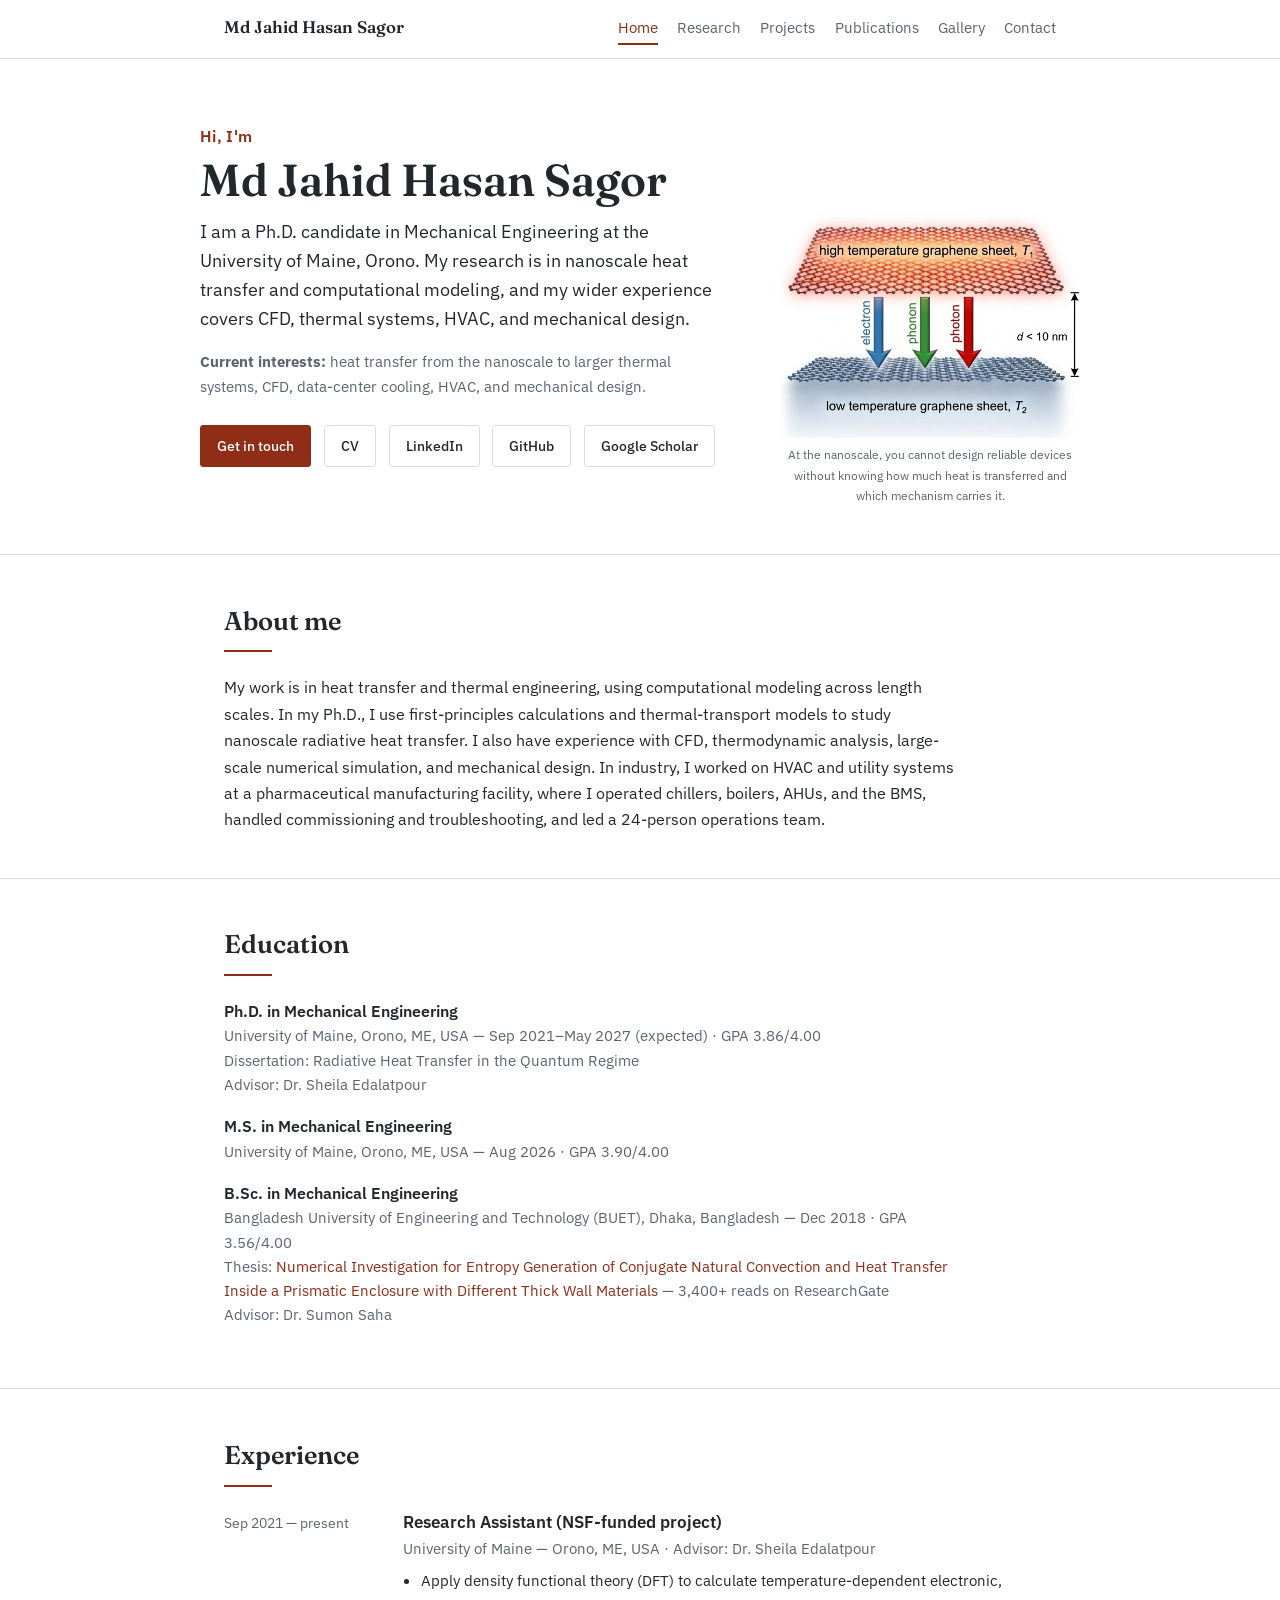
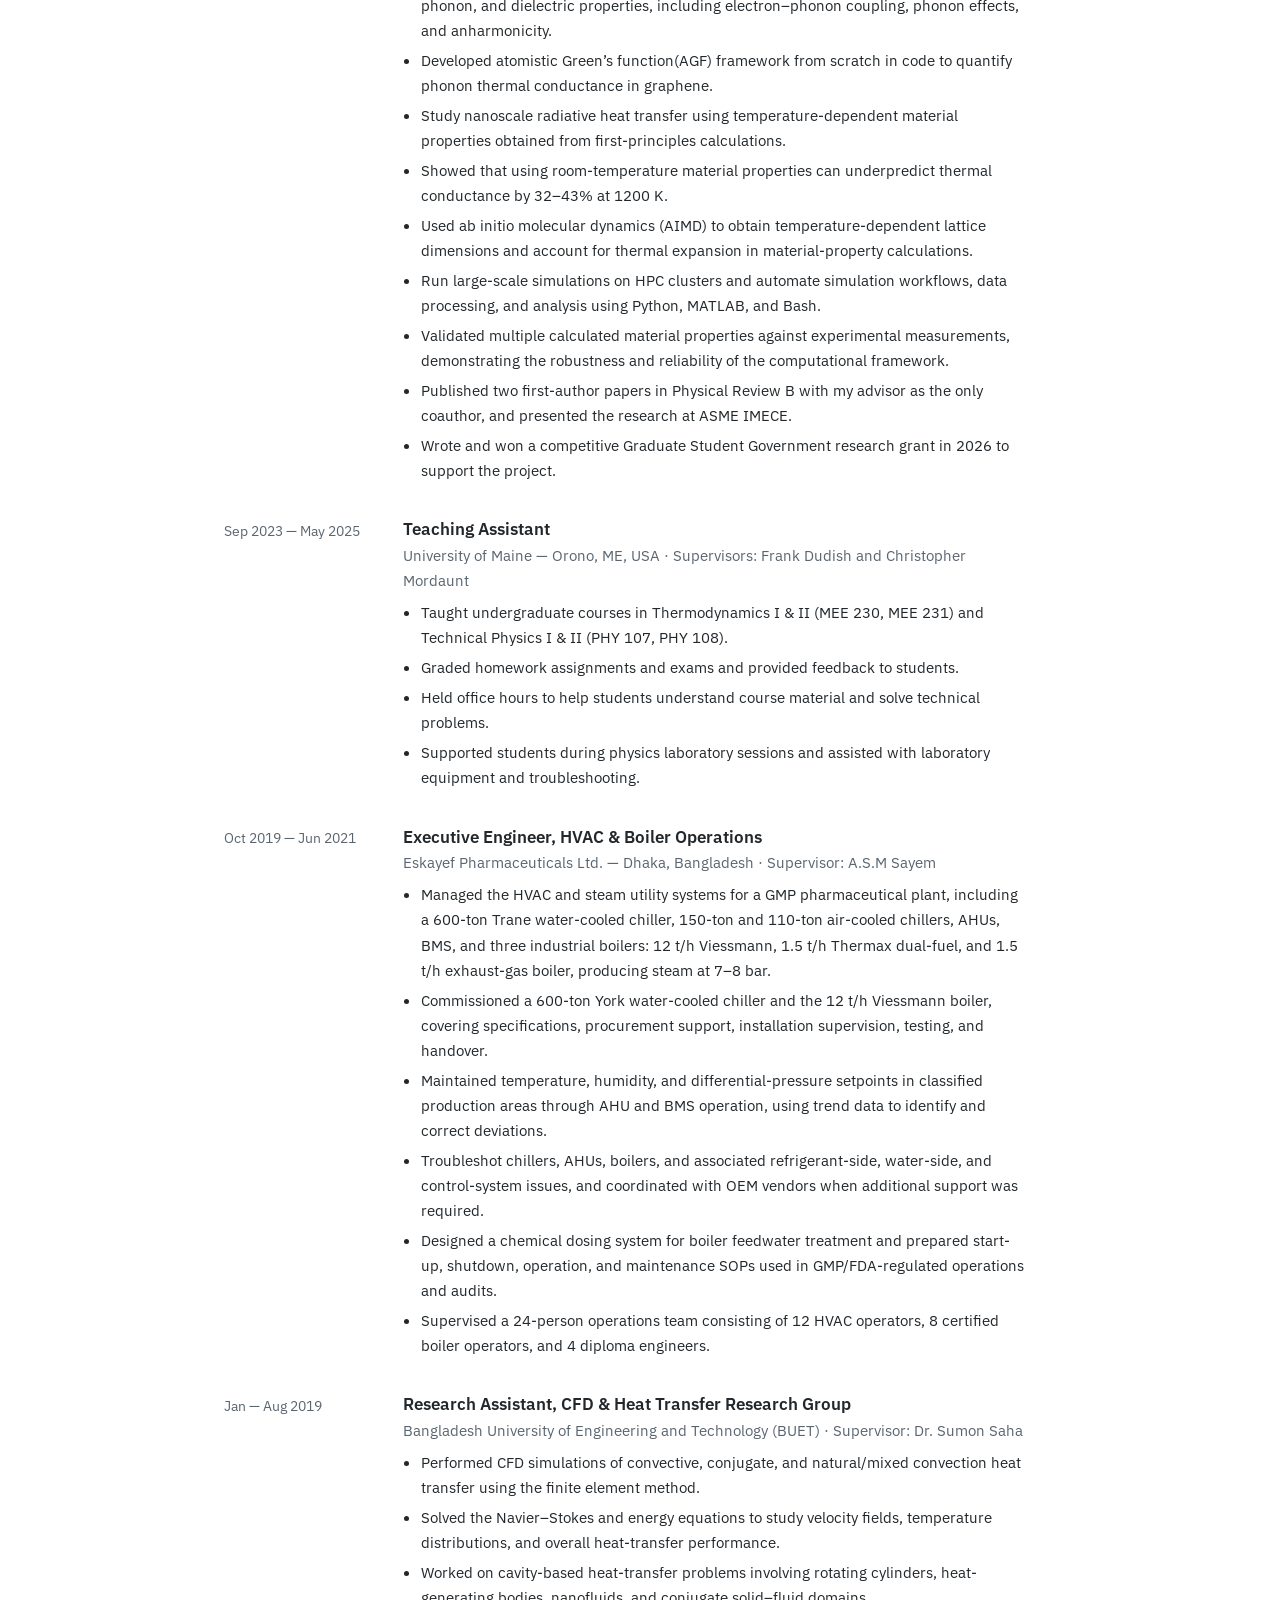
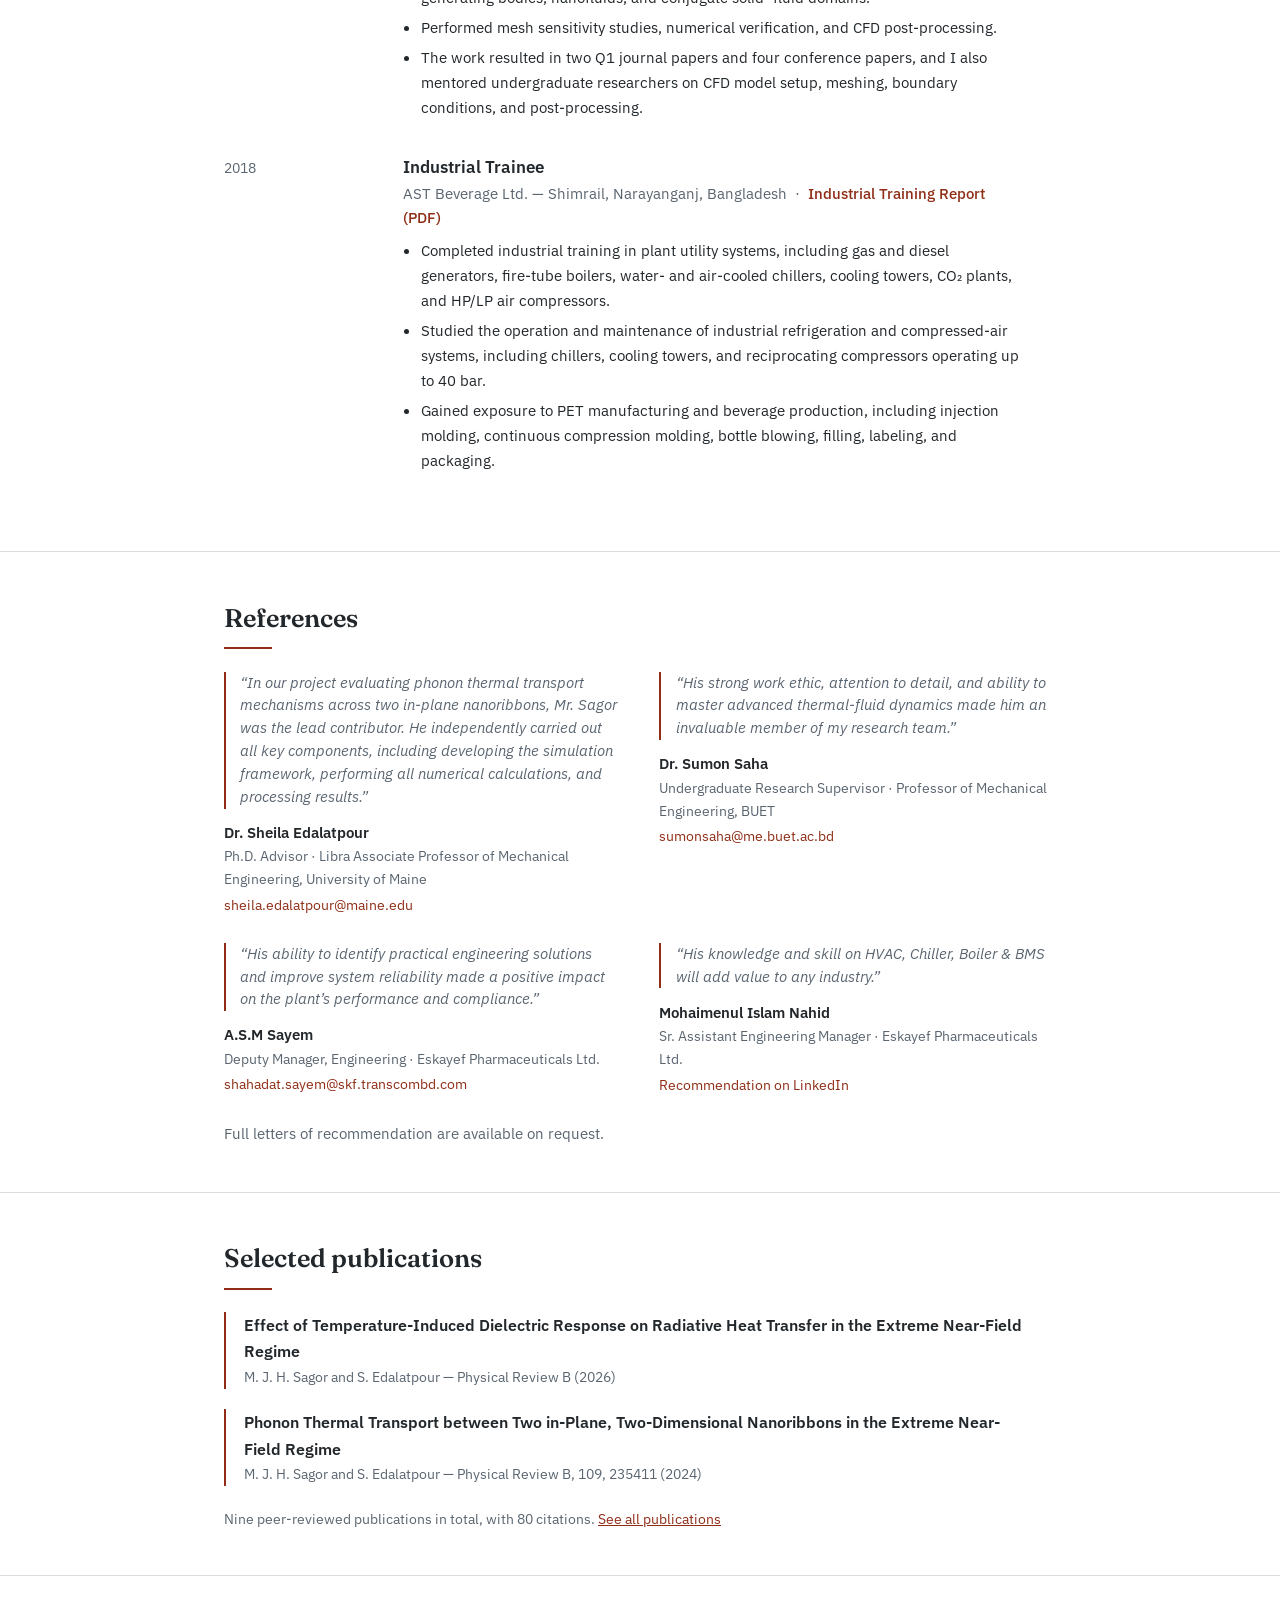
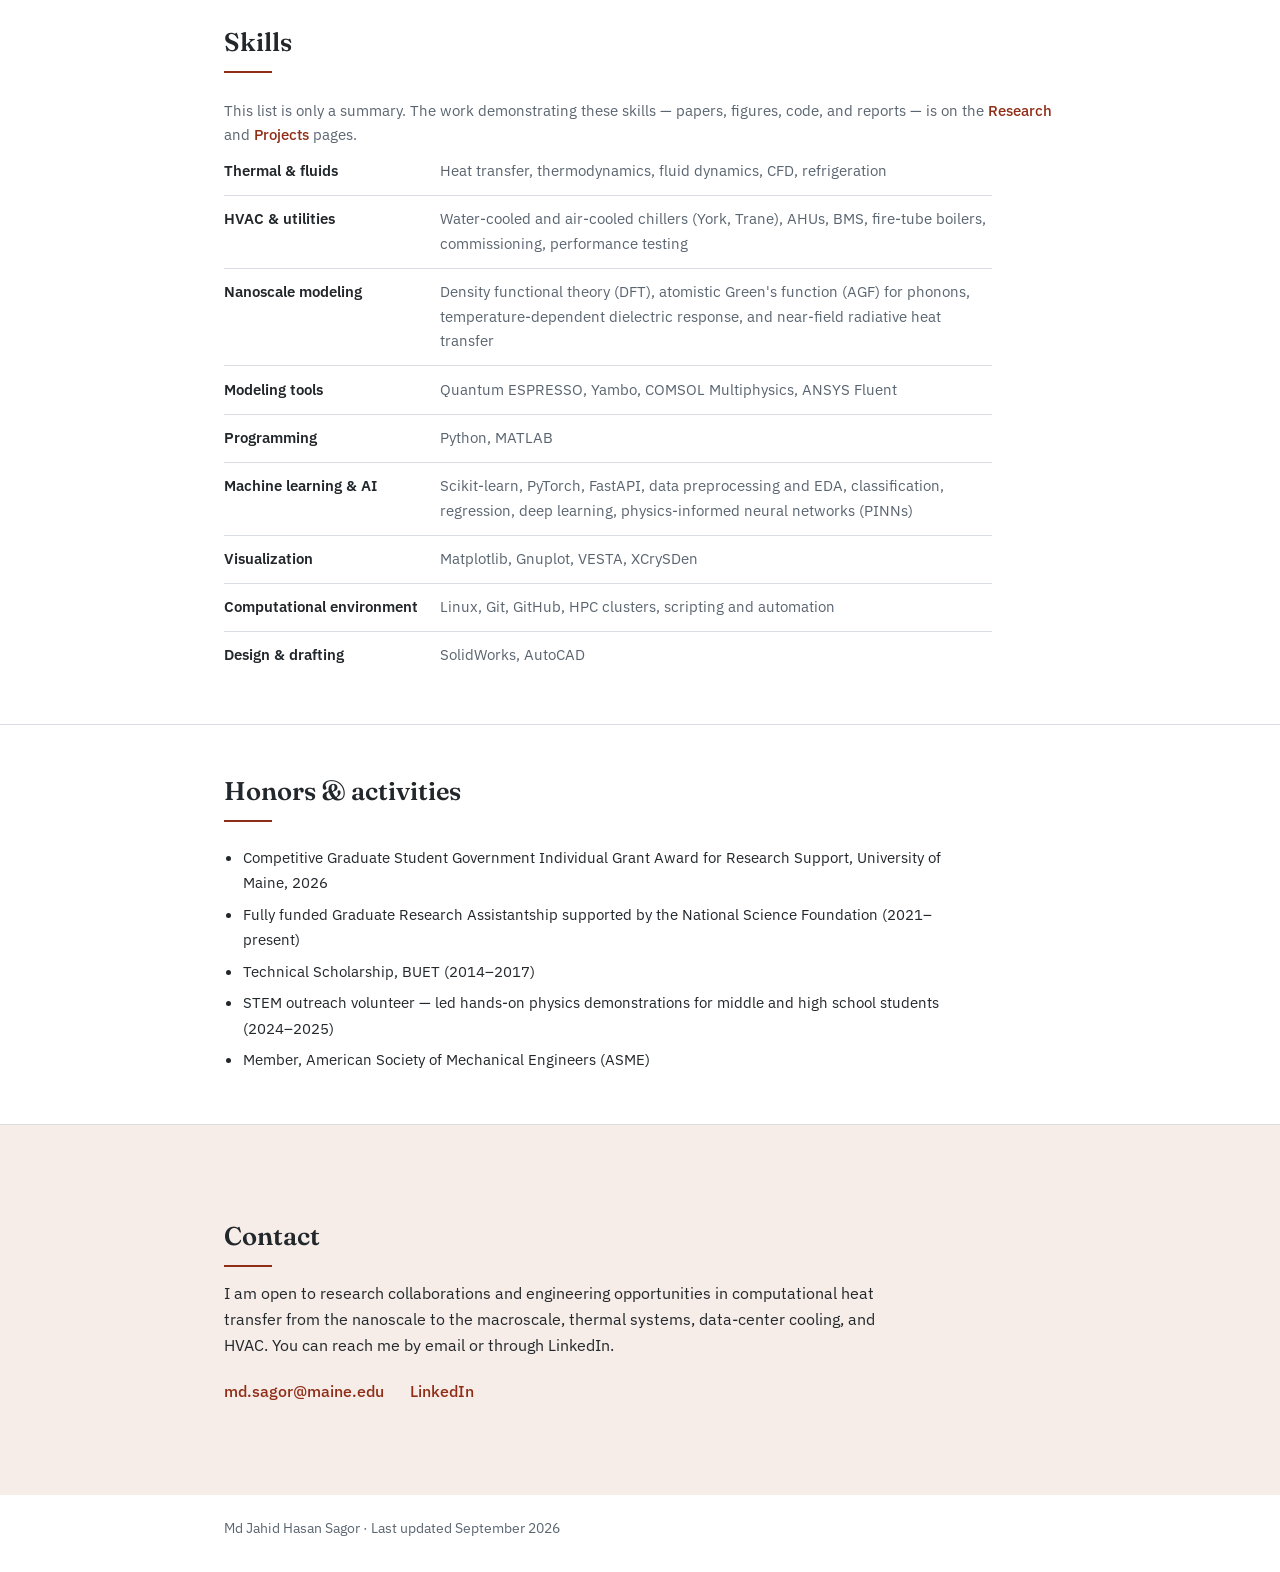
==== index.html @ 3ed58683 "Update index.html" ====
<!DOCTYPE html>
<html lang="en">
<head>
<meta charset="UTF-8">
<meta name="viewport" content="width=device-width, initial-scale=1.0">
<title>Md Jahid Hasan Sagor — Computational Heat Transfer &amp; Thermal Systems</title>
<meta name="description" content="Md Jahid Hasan Sagor: Ph.D. candidate in Mechanical Engineering at the University of Maine. Near-field radiative heat transfer, first-principles materials modeling, and HVAC/thermal systems engineering.">
<link rel="preconnect" href="https://fonts.googleapis.com">
<link rel="preconnect" href="https://fonts.gstatic.com" crossorigin>
<link href="https://fonts.googleapis.com/css2?family=Fraunces:opsz,wght@9..144,400;9..144,500;9..144,600&family=IBM+Plex+Sans:wght@400;500;600&display=swap" rel="stylesheet">
<style>
/* ============================================================
   Md Jahid Hasan Sagor — personal website stylesheet
   You normally never need to edit this file.
   ============================================================ */
:root {
  --ink: #22272b;
  --muted: #5a6570;
  --line: #d9dde1;
  --accent: #8f2d16;
  --accent-soft: #f6ede9;
  --bg: #ffffff;
  --serif: "Fraunces", Georgia, serif;
  --sans: "IBM Plex Sans", -apple-system, sans-serif;
}
* { margin: 0; padding: 0; box-sizing: border-box; }
html { scroll-behavior: smooth; }
@media (prefers-reduced-motion: reduce) {
  html { scroll-behavior: auto; }
  * { transition: none !important; }
}
body {
  font-family: var(--sans);
  color: var(--ink);
  background: var(--bg);
  line-height: 1.65;
  font-size: 1rem;
}
.wrap { max-width: 880px; margin: 0 auto; padding: 0 1.5rem; }
a:focus-visible { outline: 2px solid var(--accent); outline-offset: 2px; }

/* ---------- Navigation ---------- */
nav {
  position: sticky; top: 0; z-index: 10;
  background: rgba(255,255,255,0.94);
  backdrop-filter: blur(6px);
  border-bottom: 1px solid var(--line);
}
.nav-inner {
  max-width: 880px; margin: 0 auto; padding: 0.8rem 1.5rem;
  display: flex; align-items: baseline; justify-content: space-between; gap: 1rem; flex-wrap: wrap;
}
.nav-name { font-family: var(--serif); font-weight: 600; font-size: 1.05rem; color: var(--ink); text-decoration: none; white-space: nowrap; }
.nav-links { display: flex; gap: 1.2rem; flex-wrap: wrap; }
.nav-links a { color: var(--muted); text-decoration: none; font-size: 0.92rem; padding: 0.2rem 0; border-bottom: 2px solid transparent; }
.nav-links a:hover, .nav-links a:focus-visible { color: var(--accent); }
.nav-links a[aria-current="page"] { color: var(--accent); border-bottom-color: var(--accent); }

/* ---------- Page headers ---------- */
.page-head { padding: 3rem 0 0.5rem; }
.page-head h1 { font-family: var(--serif); font-weight: 600; font-size: 2.2rem; line-height: 1.15; margin-bottom: 0.6rem; }
.page-head p { color: var(--muted); max-width: 44rem; }

/* ---------- Home hero ---------- */
header.hero { padding: 4rem 0 3rem; }
.hero-grid { display: grid; grid-template-columns: 1fr 300px; gap: 3rem; align-items: start; }
.hero h1 { font-family: var(--serif); font-weight: 600; font-size: 2.8rem; line-height: 1.1; margin-bottom: 0.8rem; }
.hero-kicker { color: var(--accent); font-weight: 600; letter-spacing: 0.02em; margin-bottom: 0.35rem; }
.hero-role { font-size: 1.1rem; margin-bottom: 1rem; max-width: 34rem; }
.hero-note { color: var(--muted); font-size: 0.95rem; max-width: 34rem; margin-bottom: 1.6rem; }
.hero-links { display: flex; gap: 0.8rem; flex-wrap: wrap; }
.hero-links a {
  display: inline-block; padding: 0.5rem 1rem;
  border: 1px solid var(--line); border-radius: 3px;
  color: var(--ink); text-decoration: none; font-size: 0.9rem; font-weight: 500;
}
.hero-links a.primary { background: var(--accent); border-color: var(--accent); color: #fff; }
.hero-links a:hover, .hero-links a:focus-visible { border-color: var(--accent); color: var(--accent); }
.hero-links a.primary:hover, .hero-links a.primary:focus-visible { background: #7a250f; color: #fff; }
.hero-figure { margin: 0; }
.gap-figure { display: block; width: 100%; }
.gap-caption { font-size: 0.78rem; color: var(--muted); margin-top: 0.4rem; text-align: center; }

/* ---------- Sections ---------- */
section { padding: 2.8rem 0; border-top: 1px solid var(--line); }
h2 { font-family: var(--serif); font-weight: 600; font-size: 1.6rem; margin-bottom: 1.4rem; }
h2::after {
  content: ""; display: block; width: 3rem; margin-top: 0.5rem;
  border-top: 2px solid var(--accent);
  box-shadow: 0 4px 0 -2px var(--accent);
}
h3 { font-family: var(--sans); font-weight: 600; font-size: 1.05rem; }
p + p { margin-top: 0.9rem; }
.lede { max-width: 46rem; }

.research-topics { margin-top: 1.6rem; display: grid; grid-template-columns: 1fr 1fr; gap: 1.6rem 2.4rem; }
.topic h3 { margin-bottom: 0.3rem; }
.topic p { color: var(--muted); font-size: 0.94rem; }

/* ---------- Publications ---------- */
.pub-group { margin-bottom: 2.2rem; }
.pub { padding-left: 1.1rem; border-left: 2px solid var(--line); margin-bottom: 1.3rem; max-width: 50rem; }
.pub.highlight { border-left-color: var(--accent); }
.pub-title { font-weight: 600; }
.pub-title a { color: var(--ink); text-decoration: none; }
.pub-title a:hover, .pub-title a:focus-visible { color: var(--accent); }
.pub-meta { color: var(--muted); font-size: 0.9rem; }
.pub-status { color: var(--accent); font-size: 0.85rem; font-weight: 500; }
.pub-links { font-size: 0.88rem; margin-top: 0.15rem; }
.pub-links a { color: var(--accent); text-decoration: none; }
.pub-links a:hover, .pub-links a:focus-visible { text-decoration: underline; }

/* ---------- Projects ---------- */
.project { border: 1px solid var(--line); border-radius: 4px; padding: 1.6rem 1.8rem; margin-bottom: 1.8rem; max-width: 52rem; }
.project h3 { font-size: 1.15rem; margin-bottom: 0.2rem; }
.project-context { color: var(--muted); font-size: 0.9rem; margin-bottom: 0.8rem; }
.project p { font-size: 0.96rem; }
.project ul { margin: 0.6rem 0 0 1.2rem; font-size: 0.96rem; }
.project li { margin-bottom: 0.3rem; }
.project-tools { margin-top: 0.9rem; font-size: 0.88rem; color: var(--muted); }
.project-tools strong { color: var(--ink); font-weight: 600; }
.project-links { margin-top: 0.7rem; font-size: 0.9rem; }
.project-links a { color: var(--accent); text-decoration: none; font-weight: 500; }
.project-links a:hover, .project-links a:focus-visible { text-decoration: underline; }

/* ---------- Research paper entries ---------- */
.paper { margin-bottom: 3.2rem; max-width: 52rem; }
.paper-title { font-family: var(--serif); font-weight: 600; font-size: 1.35rem; line-height: 1.3; margin-bottom: 0.3rem; }
.paper-ref { color: var(--muted); font-size: 0.92rem; margin-bottom: 1rem; }
.paper-ref a { color: var(--accent); text-decoration: none; }
.paper-ref a:hover, .paper-ref a:focus-visible { text-decoration: underline; }
.paper-ref .status { color: var(--accent); font-weight: 500; }
.paper h4 { font-family: var(--sans); font-weight: 600; font-size: 0.98rem; margin: 1.1rem 0 0.25rem; }
.paper p { font-size: 0.97rem; }
.paper-figures { display: grid; grid-template-columns: 1fr 1fr; gap: 1.4rem; margin: 1.4rem 0 0.4rem; max-width: 44rem; }
.paper-figures figure { margin: 0; }
.paper-figures img { width: 100%; height: 240px; object-fit: contain; border: 1px solid var(--line); border-radius: 4px; background: #fff; padding: 0.5rem; box-sizing: border-box; }
.paper-figures figcaption { font-size: 0.82rem; color: var(--muted); margin-top: 0.4rem; line-height: 1.45; }
.paper-tools { margin-top: 1rem; font-size: 0.9rem; color: var(--muted); padding-top: 0.7rem; border-top: 1px solid var(--line); }
.paper-tools strong { color: var(--ink); font-weight: 600; }
@media (max-width: 720px) {
  .paper-figures { grid-template-columns: 1fr; }
}

/* ---------- Experience ---------- */
.refs { display: grid; grid-template-columns: 1fr 1fr; gap: 1.6rem 2.4rem; max-width: 52rem; }
.ref-quote { font-style: italic; color: var(--muted); font-size: 0.92rem; line-height: 1.55; border-left: 2px solid var(--accent); padding-left: 0.9rem; margin-bottom: 0.7rem; }
.ref-name { font-weight: 600; font-size: 0.96rem; }
.ref-role { color: var(--muted); font-size: 0.88rem; }
.ref-mail { font-size: 0.88rem; margin-top: 0.15rem; }
.ref-mail a { color: var(--accent); text-decoration: none; }
.ref-mail a:hover, .ref-mail a:focus-visible { text-decoration: underline; }
.refs-note { margin-top: 1.6rem; color: var(--muted); font-size: 0.92rem; max-width: 52rem; }
@media (max-width: 720px) { .refs { grid-template-columns: 1fr; } }
.job { display: grid; grid-template-columns: 155px 1fr; gap: 1.5rem; margin-bottom: 1.8rem; max-width: 50rem; }
.job-when { color: var(--muted); font-size: 0.9rem; padding-top: 0.15rem; }
.job-org { color: var(--muted); font-size: 0.94rem; margin-bottom: 0.35rem; }
.job ul { margin: 0.4rem 0 0 1.1rem; }
.job li { margin-bottom: 0.3rem; font-size: 0.95rem; }

/* ---------- Skills / education / honors ---------- */
.skill-rows { max-width: 48rem; }
.skill-row { display: grid; grid-template-columns: 200px 1fr; gap: 1rem; padding: 0.7rem 0; border-bottom: 1px solid var(--line); }
.skill-row:last-child { border-bottom: none; }
.skill-row dt { font-weight: 600; font-size: 0.94rem; }
.skill-row dd { color: var(--muted); font-size: 0.94rem; }
.edu { margin-bottom: 1rem; max-width: 46rem; }
.edu-degree { font-weight: 600; }
.edu-meta { color: var(--muted); font-size: 0.92rem; }
.plain-list { margin-left: 1.2rem; max-width: 46rem; }
.plain-list li { margin-bottom: 0.4rem; font-size: 0.96rem; }

/* ---------- Contact / footer ---------- */
.contact-band { background: var(--accent-soft); border-top: 1px solid var(--line); }
.contact-band .wrap { padding-top: 2.8rem; padding-bottom: 2.8rem; }
.contact-band h2 { margin-bottom: 0.8rem; }
.contact-band p { max-width: 42rem; }
.contact-links { margin-top: 1.2rem; display: flex; gap: 1.6rem; flex-wrap: wrap; }
.contact-links a { color: var(--accent); text-decoration: none; font-weight: 500; border-bottom: 1px solid transparent; }
.contact-links a:hover, .contact-links a:focus-visible { border-bottom-color: var(--accent); }
footer { padding: 1.4rem 0 2rem; color: var(--muted); font-size: 0.85rem; }

/* ---------- Responsive ---------- */
@media (max-width: 720px) {
  .hero-grid { grid-template-columns: 1fr; gap: 2rem; }
  .gap-figure { max-width: 340px; margin: 0 auto; display: block; }
  .research-topics { grid-template-columns: 1fr; }
  .job { grid-template-columns: 1fr; gap: 0.2rem; }
  .skill-row { grid-template-columns: 1fr; gap: 0.1rem; }
  .hero h1 { font-size: 2.1rem; }
  .page-head h1 { font-size: 1.8rem; }
  .project { padding: 1.2rem 1.2rem; }
}

</style>
</head>
<body>

<nav aria-label="Main">
  <div class="nav-inner">
    <a class="nav-name" href="index.html">Md Jahid Hasan Sagor</a>
    <div class="nav-links">
      <a href="index.html" aria-current="page">Home</a>
      <a href="research.html">Research</a>
      <a href="projects.html">Projects</a>
      <a href="publications.html">Publications</a>
      <a href="gallery.html">Gallery</a>
      <a href="#contact">Contact</a>
    </div>
  </div>
</nav>

<header class="hero wrap">
  <p class="hero-kicker">Hi, I'm</p>
  <h1>Md Jahid Hasan Sagor</h1>
  <div class="hero-grid">
    <div>
      <p class="hero-role">I am a Ph.D. candidate in Mechanical Engineering at the University of Maine, Orono. My research is in nanoscale heat transfer and computational modeling, and my wider experience covers CFD, thermal systems, HVAC, and mechanical design.</p>
      <p class="hero-note"><strong>Current interests:</strong> heat transfer from the nanoscale to larger thermal systems, CFD, data-center cooling, HVAC, and mechanical design.</p>
      <div class="hero-links">
        <a class="primary" href="#contact">Get in touch</a>
        <a href="CV.pdf">CV</a>
        <a href="https://www.linkedin.com/in/jahid96/">LinkedIn</a>
        <a href="https://github.com/jahidhasansagor-buet">GitHub</a>
        <a href="https://scholar.google.com/citations?user=m-4lmIEAAAAJ">Google Scholar</a>
      </div>
    </div>
    <figure class="hero-figure">
      <img class="gap-figure" src="figures/graphene-heat-transfer.jpg" alt="Two graphene sheets separated by a gap smaller than 10 nanometers, with heat crossing through electron, phonon, and photon channels">
      <figcaption class="gap-caption">At the nanoscale, you cannot design reliable devices without knowing how much heat is transferred and which mechanism carries it.</figcaption>
    </figure>
  </div>
</header>

<section id="about">
  <div class="wrap">
    <h2>About me</h2>
    <p class="lede">My work is in heat transfer and thermal engineering, using computational modeling across length scales. In my Ph.D., I use first-principles calculations and thermal-transport models to study nanoscale radiative heat transfer. I also have experience with CFD, thermodynamic analysis, large-scale numerical simulation, and mechanical design. In industry, I worked on HVAC and utility systems at a pharmaceutical manufacturing facility, where I operated chillers, boilers, AHUs, and the BMS, handled commissioning and troubleshooting, and led a 24-person operations team.</p>
  </div>
</section>

<section id="education">
  <div class="wrap">
    <h2>Education</h2>
    <div class="edu">
      <div class="edu-degree">Ph.D. in Mechanical Engineering</div>
      <div class="edu-meta">University of Maine, Orono, ME, USA — Sep 2021–May 2027 (expected) · GPA 3.86/4.00</div>
      <div class="edu-meta">Dissertation: Radiative Heat Transfer in the Quantum Regime</div>
      <div class="edu-meta">Advisor: Dr. Sheila Edalatpour</div>
    </div>
    <div class="edu">
      <div class="edu-degree">M.S. in Mechanical Engineering </div>
      <div class="edu-meta">University of Maine, Orono, ME, USA — Aug 2026 · GPA 3.90/4.00</div>
    </div>
    <div class="edu">
      <div class="edu-degree">B.Sc. in Mechanical Engineering</div>
      <div class="edu-meta">Bangladesh University of Engineering and Technology (BUET), Dhaka, Bangladesh — Dec 2018 · GPA 3.56/4.00</div>
      <div class="edu-meta">Thesis: <a href="https://www.researchgate.net/publication/349670316_Thesis_Numerical_Investigation_for_Entropy_Generation_of_Conjugate_Natural_Convection_and_Heat_Transfer_Inside_a_Prismatic_Enclosure_with_Different_Thick_Wall_Materials" style="color: var(--accent); text-decoration: none;">Numerical Investigation for Entropy Generation of Conjugate Natural Convection and Heat Transfer Inside a Prismatic Enclosure with Different Thick Wall Materials</a> — 3,400+ reads on ResearchGate</div>
      <div class="edu-meta">Advisor: Dr. Sumon Saha</div>
    </div>
  </div>
</section>

<section id="experience">
  <div class="wrap">
    <h2>Experience</h2>

    <!-- ===== JOB BLOCK (copy from here...) ===== -->
   <div class="job">
     <div class="job-when">Sep 2021 — present</div>
     <div>
       <h3>Research Assistant (NSF-funded project)</h3>
       <div class="job-org">University of Maine — Orono, ME, USA · Advisor: Dr. Sheila Edalatpour</div>
       <ul>
         <li>Apply density functional theory (DFT) to calculate temperature-dependent electronic, phonon, and dielectric properties, including electron–phonon coupling, phonon effects, and anharmonicity.</li>
         <li>Developed atomistic Green’s function(AGF) framework from scratch in code to quantify phonon thermal conductance in graphene.</li>
         <li>Study nanoscale radiative heat transfer using temperature-dependent material properties obtained from first-principles calculations.</li>
         <li>Showed that using room-temperature material properties can underpredict thermal conductance by 32–43% at 1200 K.</li>
         <li>Used ab initio molecular dynamics (AIMD) to obtain temperature-dependent lattice dimensions and account for thermal expansion in material-property calculations.</li>
         <li>Run large-scale simulations on HPC clusters and automate simulation workflows, data processing, and analysis using Python, MATLAB, and Bash.</li>
         <li>Validated multiple calculated material properties against experimental measurements, demonstrating the robustness and reliability of the computational framework.</li>
         <li>Published two first-author papers in Physical Review B with my advisor as the only coauthor, and presented the research at ASME IMECE.</li>
         <li>Wrote and won a competitive Graduate Student Government research grant in 2026 to support the project.</li>
       </ul>
     </div>
   </div>
    <!-- ===== (...to here) ===== -->

    <div class="job">
      <div class="job-when">Sep 2023 — May 2025</div>
      <div>
        <h3>Teaching Assistant</h3>
        <div class="job-org">University of Maine — Orono, ME, USA · Supervisors: Frank Dudish and Christopher Mordaunt</div>
        <ul>
          <li>Taught undergraduate courses in Thermodynamics I &amp; II (MEE 230, MEE 231) and Technical Physics I &amp; II (PHY 107, PHY 108).</li>
          <li>Graded homework assignments and exams and provided feedback to students.</li>
          <li>Held office hours to help students understand course material and solve technical problems.</li>
          <li>Supported students during physics laboratory sessions and assisted with laboratory equipment and troubleshooting.</li>
        </ul>
      </div>
    </div>

    <div class="job">
      <div class="job-when">Oct 2019 — Jun 2021</div>
      <div>
        <h3>Executive Engineer, HVAC &amp; Boiler Operations</h3>
        <div class="job-org">Eskayef Pharmaceuticals Ltd. — Dhaka, Bangladesh · Supervisor: A.S.M Sayem</div>
        <ul>
          <li>Managed the HVAC and steam utility systems for a GMP pharmaceutical plant, including a 600-ton Trane water-cooled chiller, 150-ton and 110-ton air-cooled chillers, AHUs, BMS, and three industrial boilers: 12 t/h Viessmann, 1.5 t/h Thermax dual-fuel, and 1.5 t/h exhaust-gas boiler, producing steam at 7–8 bar.</li>
          <li>Commissioned a 600-ton York water-cooled chiller and the 12 t/h Viessmann boiler, covering specifications, procurement support, installation supervision, testing, and handover.</li>
          <li>Maintained temperature, humidity, and differential-pressure setpoints in classified production areas through AHU and BMS operation, using trend data to identify and correct deviations.</li>
          <li>Troubleshot chillers, AHUs, boilers, and associated refrigerant-side, water-side, and control-system issues, and coordinated with OEM vendors when additional support was required.</li>
          <li>Designed a chemical dosing system for boiler feedwater treatment and prepared start-up, shutdown, operation, and maintenance SOPs used in GMP/FDA-regulated operations and audits.</li>
          <li>Supervised a 24-person operations team consisting of 12 HVAC operators, 8 certified boiler operators, and 4 diploma engineers.</li>
        </ul>
      </div>
    </div>

    <div class="job">
      <div class="job-when">Jan — Aug 2019</div>
      <div>
        <h3>Research Assistant, CFD &amp; Heat Transfer Research Group</h3>
        <div class="job-org">Bangladesh University of Engineering and Technology (BUET) · Supervisor: Dr. Sumon Saha</div>
        <ul>
          <li>Performed CFD simulations of convective, conjugate, and natural/mixed convection heat transfer using the finite element method.</li>
          <li>Solved the Navier–Stokes and energy equations to study velocity fields, temperature distributions, and overall heat-transfer performance.</li>
          <li>Worked on cavity-based heat-transfer problems involving rotating cylinders, heat-generating bodies, nanofluids, and conjugate solid–fluid domains.</li>
          <li>Performed mesh sensitivity studies, numerical verification, and CFD post-processing.</li>
          <li>The work resulted in two Q1 journal papers and four conference papers, and I also mentored undergraduate researchers on CFD model setup, meshing, boundary conditions, and post-processing.</li>
        </ul>
      </div>
    </div>

    <div class="job">
      <div class="job-when">2018</div>
      <div>
        <h3>Industrial Trainee</h3>
        <div class="job-org">
           AST Beverage Ltd. — Shimrail, Narayanganj, Bangladesh 
           &nbsp;·&nbsp;
           <a href="AST_Industrial_Training_Report.pdf"
            style="color: var(--accent); text-decoration: none; font-weight: 500;">
            Industrial Training Report (PDF)
           </a>   
        </div>
        <ul>
          <li>Completed industrial training in plant utility systems, including gas and diesel generators, fire-tube boilers, water- and air-cooled chillers, cooling towers, CO₂ plants, and HP/LP air compressors.</li>
          <li>Studied the operation and maintenance of industrial refrigeration and compressed-air systems, including chillers, cooling towers, and reciprocating compressors operating up to 40 bar.</li>
          <li>Gained exposure to PET manufacturing and beverage production, including injection molding, continuous compression molding, bottle blowing, filling, labeling, and packaging.</li>
        </ul>
      </div>
    </div>
  </div>
</section>

<section id="references">
  <div class="wrap">
    <h2>References</h2>
    <div class="refs">
      <div class="ref">
        <div class="ref-quote">&ldquo;In our project evaluating phonon thermal transport mechanisms across two in-plane nanoribbons, Mr. Sagor was the lead contributor. He independently carried out all key components, including developing the simulation framework, performing all numerical calculations, and processing results.&rdquo;</div>
        <div class="ref-name">Dr. Sheila Edalatpour</div>
        <div class="ref-role">Ph.D. Advisor &middot; Libra Associate Professor of Mechanical Engineering, University of Maine</div>
        <div class="ref-mail"><a href="mailto:sheila.edalatpour@maine.edu">sheila.edalatpour@maine.edu</a></div>
      </div>
      <div class="ref">
        <div class="ref-quote">&ldquo;His strong work ethic, attention to detail, and ability to master advanced thermal-fluid dynamics made him an invaluable member of my research team.&rdquo;</div>
        <div class="ref-name">Dr. Sumon Saha</div>
        <div class="ref-role">Undergraduate Research Supervisor &middot; Professor of Mechanical Engineering, BUET</div>
        <div class="ref-mail"><a href="mailto:sumonsaha@me.buet.ac.bd">sumonsaha@me.buet.ac.bd</a></div>
      </div>
      <div class="ref">
        <div class="ref-quote">&ldquo;His ability to identify practical engineering solutions and improve system reliability made a positive impact on the plant&rsquo;s performance and compliance.&rdquo;</div>
        <div class="ref-name">A.S.M Sayem</div>
        <div class="ref-role">Deputy Manager, Engineering &middot; Eskayef Pharmaceuticals Ltd.</div>
        <div class="ref-mail"><a href="mailto:shahadat.sayem@skf.transcombd.com">shahadat.sayem@skf.transcombd.com</a></div>
      </div>
      <div class="ref">
        <div class="ref-quote">&ldquo;His knowledge and skill on HVAC, Chiller, Boiler &amp; BMS will add value to any industry.&rdquo;</div>
        <div class="ref-name">Mohaimenul Islam Nahid</div>
        <div class="ref-role">Sr. Assistant Engineering Manager &middot; Eskayef Pharmaceuticals Ltd.</div>
        <div class="ref-mail"><a href="https://www.linkedin.com/in/nahidbd/">Recommendation on LinkedIn</a></div>
      </div>
    </div>
    <p class="refs-note">Full letters of recommendation are available on request.</p>
  </div>
</section>

<section id="selected-publications">
  <div class="wrap">
    <h2>Selected publications</h2>

    <!-- ===== PUBLICATION BLOCK (copy from here...) ===== -->
    <div class="pub highlight">
      <div class="pub-title">Effect of Temperature-Induced Dielectric Response on Radiative Heat Transfer in the Extreme Near-Field Regime</div>
      <div class="pub-meta">M. J. H. Sagor and S. Edalatpour — Physical Review B (2026)</div>
    </div>
    <!-- ===== (...to here) ===== -->

    <div class="pub highlight">
      <div class="pub-title"><a href="https://doi.org/10.1103/PhysRevB.109.235411">Phonon Thermal Transport between Two in-Plane, Two-Dimensional Nanoribbons in the Extreme Near-Field Regime</a></div>
      <div class="pub-meta">M. J. H. Sagor and S. Edalatpour — Physical Review B, 109, 235411 (2024)</div>
    </div>

    <p class="pub-meta">Nine peer-reviewed publications in total, with 80 citations. <a href="publications.html" style="color:var(--accent)">See all publications</a></p>
  </div>
</section>

<section id="skills">
  <div class="wrap">
    <h2>Skills</h2>
    <p class="refs-note">This list is only a summary. The work demonstrating these skills — papers, figures, code, and reports — is on the <a href="research.html" style="color: var(--accent); text-decoration: none; font-weight: 500;">Research</a> and <a href="projects.html" style="color: var(--accent); text-decoration: none; font-weight: 500;">Projects</a> pages.</p>
    <dl class="skill-rows">
      <div class="skill-row">
        <dt>Thermal & fluids</dt>
        <dd>Heat transfer, thermodynamics, fluid dynamics, CFD, refrigeration</dd>
      </div>
      <div class="skill-row">
        <dt>HVAC & utilities</dt>
        <dd>Water-cooled and air-cooled chillers (York, Trane), AHUs, BMS, fire-tube boilers, commissioning, performance testing</dd>
      </div>
      <div class="skill-row">
        <dt>Nanoscale modeling</dt>
        <dd>Density functional theory (DFT), atomistic Green's function (AGF) for phonons, temperature-dependent dielectric response, and near-field radiative heat transfer</dd>
      </div>
      <div class="skill-row">
        <dt>Modeling tools</dt>
        <dd>Quantum ESPRESSO, Yambo, COMSOL Multiphysics, ANSYS Fluent</dd>
      </div>
      <div class="skill-row">
        <dt>Programming</dt>
        <dd>Python, MATLAB</dd>
      </div>
      <div class="skill-row">
        <dt>Machine learning &amp; AI</dt>
        <dd>Scikit-learn, PyTorch, FastAPI, data preprocessing and EDA, classification, regression, deep learning, physics-informed neural networks (PINNs)</dd>
      </div>
      <div class="skill-row">
        <dt>Visualization</dt>
        <dd>Matplotlib, Gnuplot, VESTA, XCrySDen</dd>
      </div>
      <div class="skill-row">
        <dt>Computational environment</dt>
        <dd>Linux, Git, GitHub, HPC clusters, scripting and automation</dd>
      </div>
      <div class="skill-row">
        <dt>Design &amp; drafting</dt>
        <dd>SolidWorks, AutoCAD</dd>
      </div>
    </dl>
  </div>
</section>

<section id="honors">
  <div class="wrap">
    <h2>Honors &amp; activities</h2>
    <ul class="plain-list">
      <li>Competitive Graduate Student Government Individual Grant Award for Research Support, University of Maine, 2026</li>
      <li>Fully funded Graduate Research Assistantship supported by the National Science Foundation (2021–present)</li>
      <li>Technical Scholarship, BUET (2014–2017)</li>
      <li>STEM outreach volunteer — led hands-on physics demonstrations for middle and high school students (2024–2025)</li>
      <li>Member, American Society of Mechanical Engineers (ASME)</li>
    </ul>
  </div>
</section>

<section id="contact" class="contact-band">
  <div class="wrap">
    <h2>Contact</h2>
    <p>I am open to research collaborations and engineering opportunities in computational heat transfer from the nanoscale to the macroscale, thermal systems, data-center cooling, and HVAC. You can reach me by email or through LinkedIn.</p>
    <div class="contact-links">
      <a href="mailto:md.sagor@maine.edu">md.sagor@maine.edu</a>
      <a href="https://www.linkedin.com/in/jahid96/">LinkedIn</a>
    </div>
  </div>
</section>

<footer>
  <div class="wrap">Md Jahid Hasan Sagor · Last updated September 2026</div>
</footer>

</body>
</html>
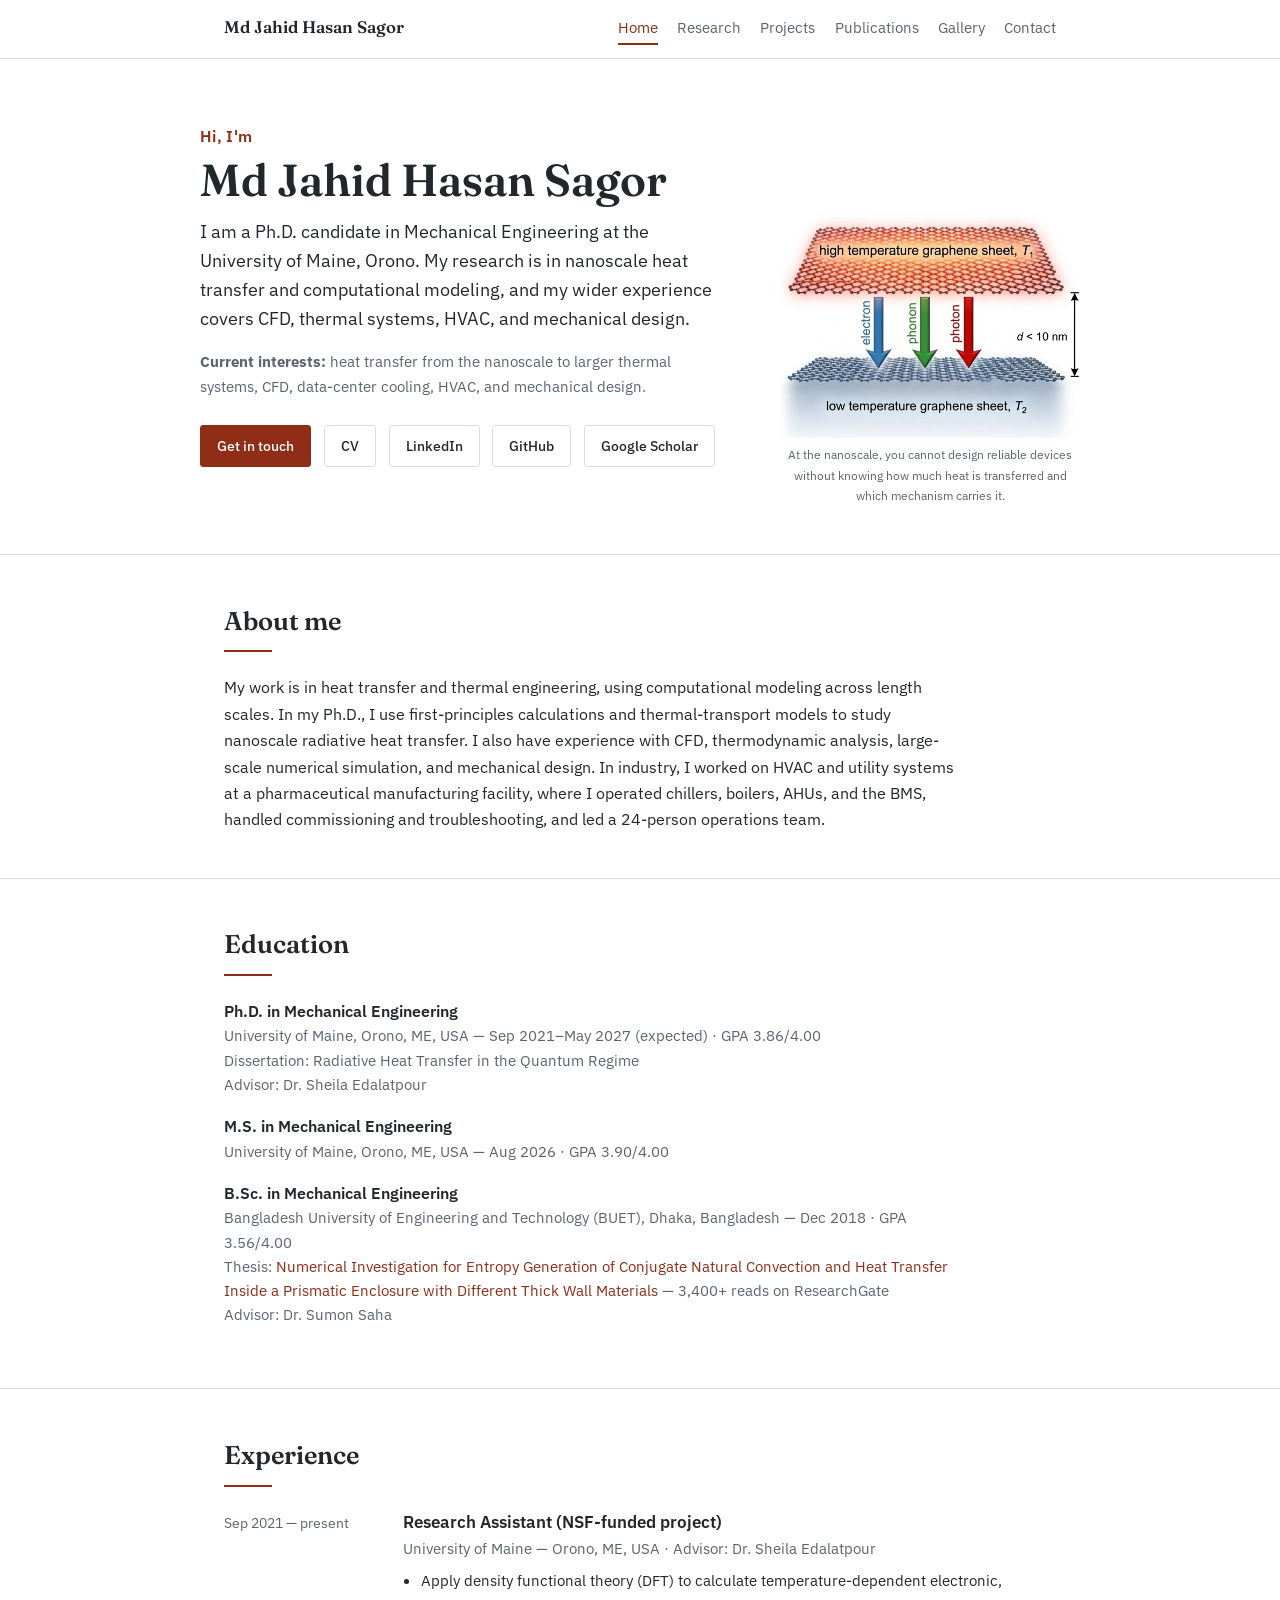
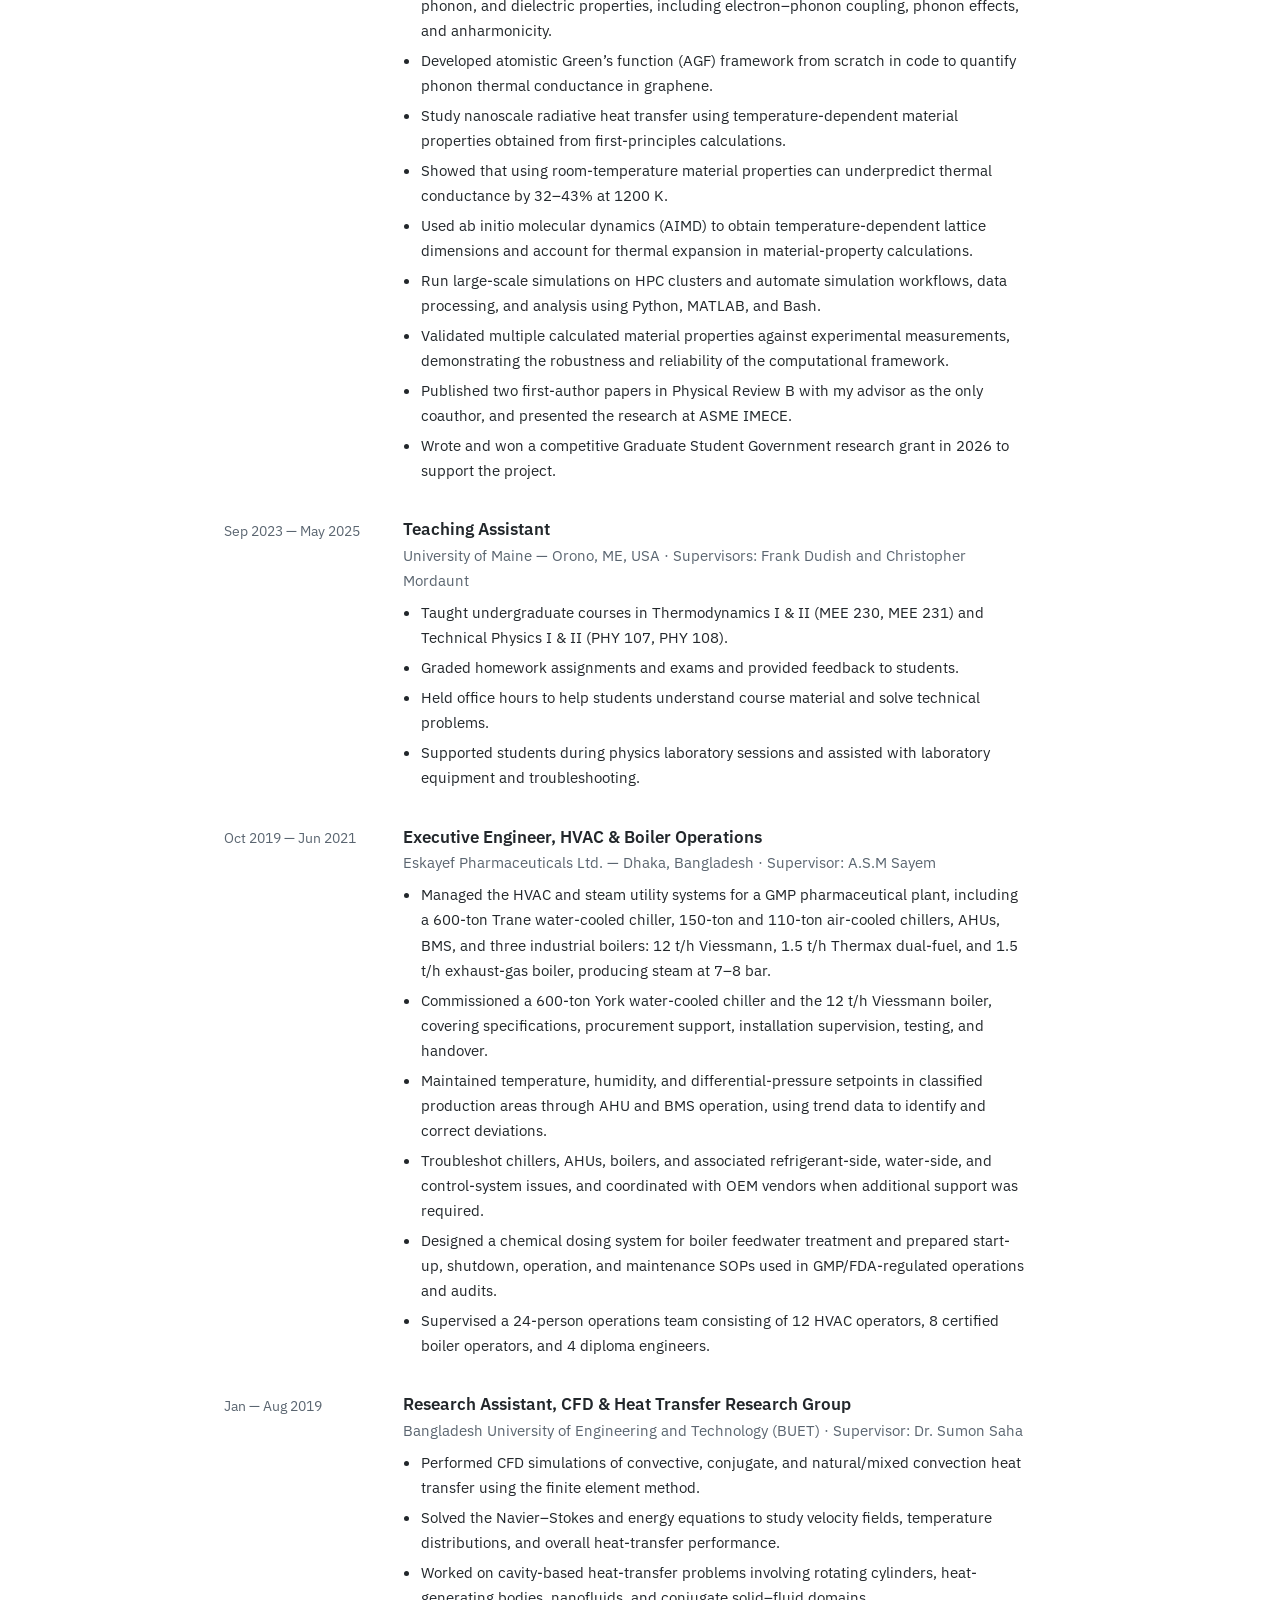
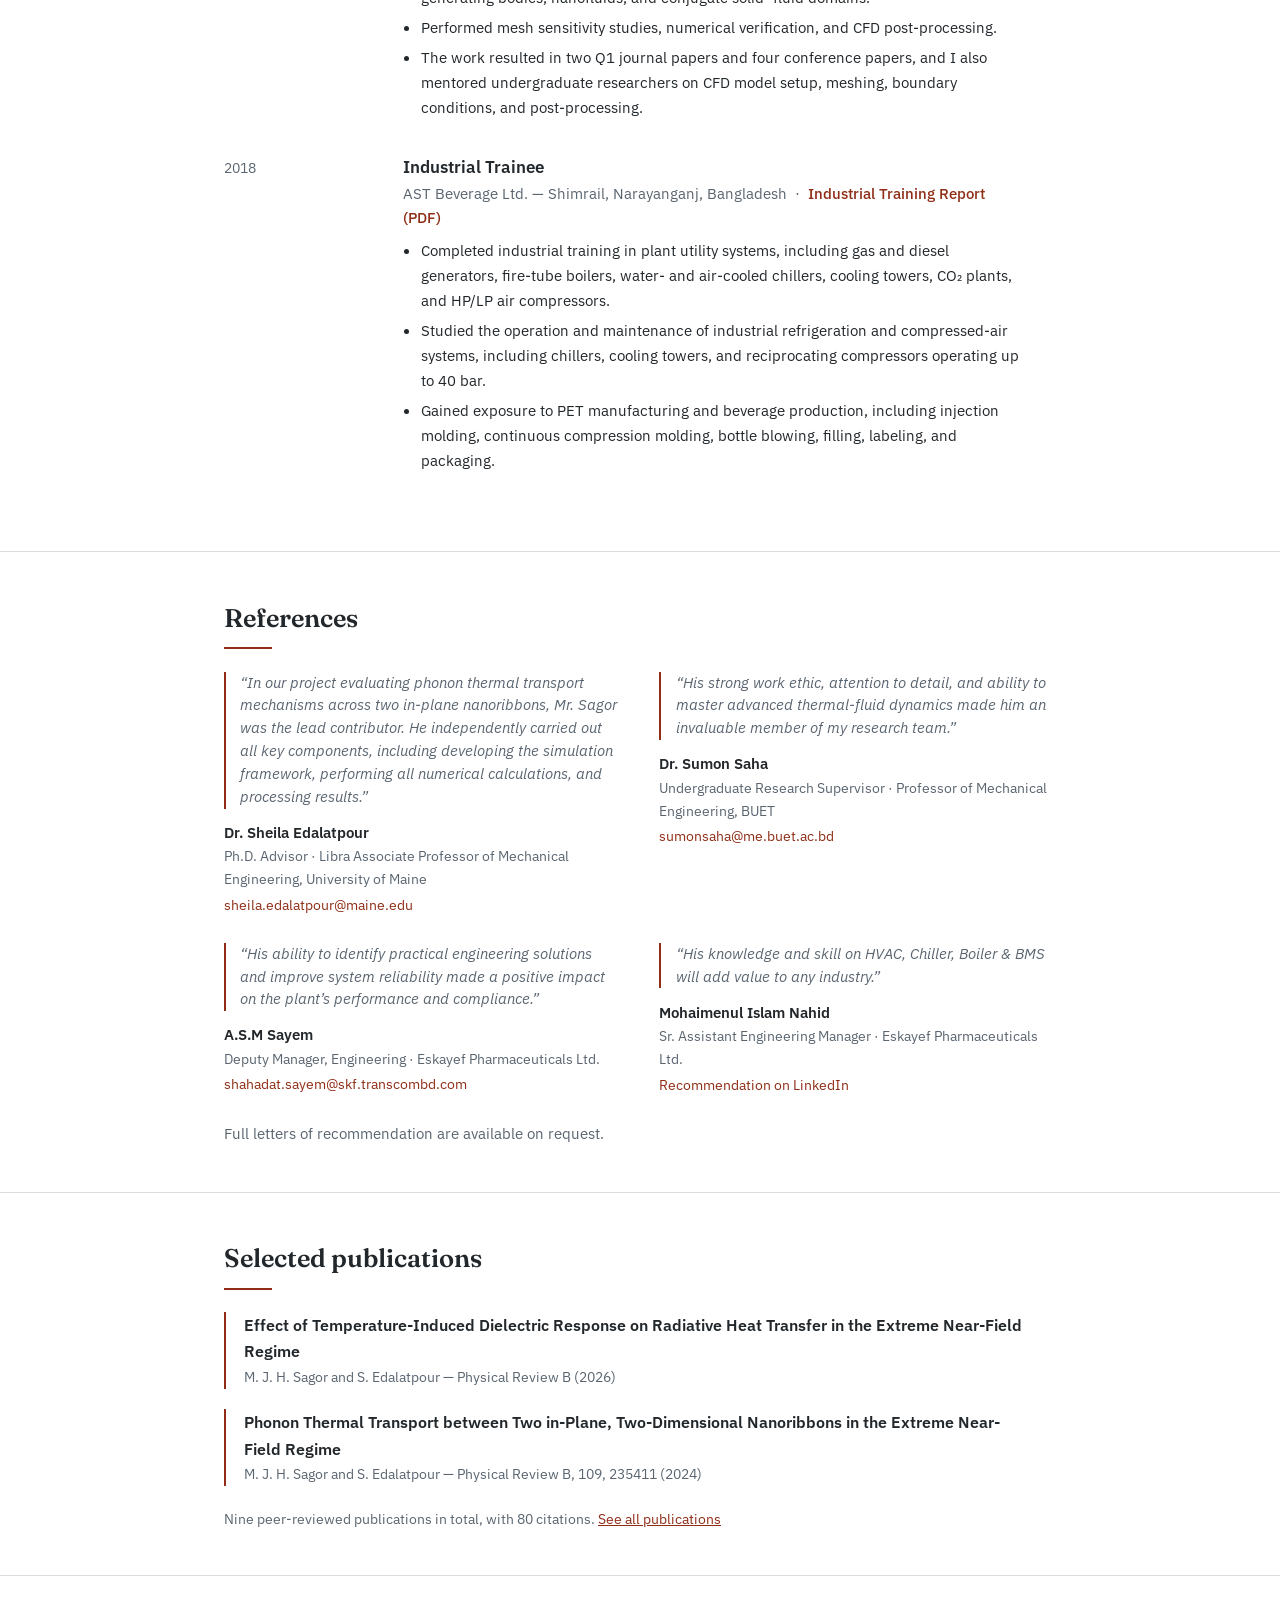
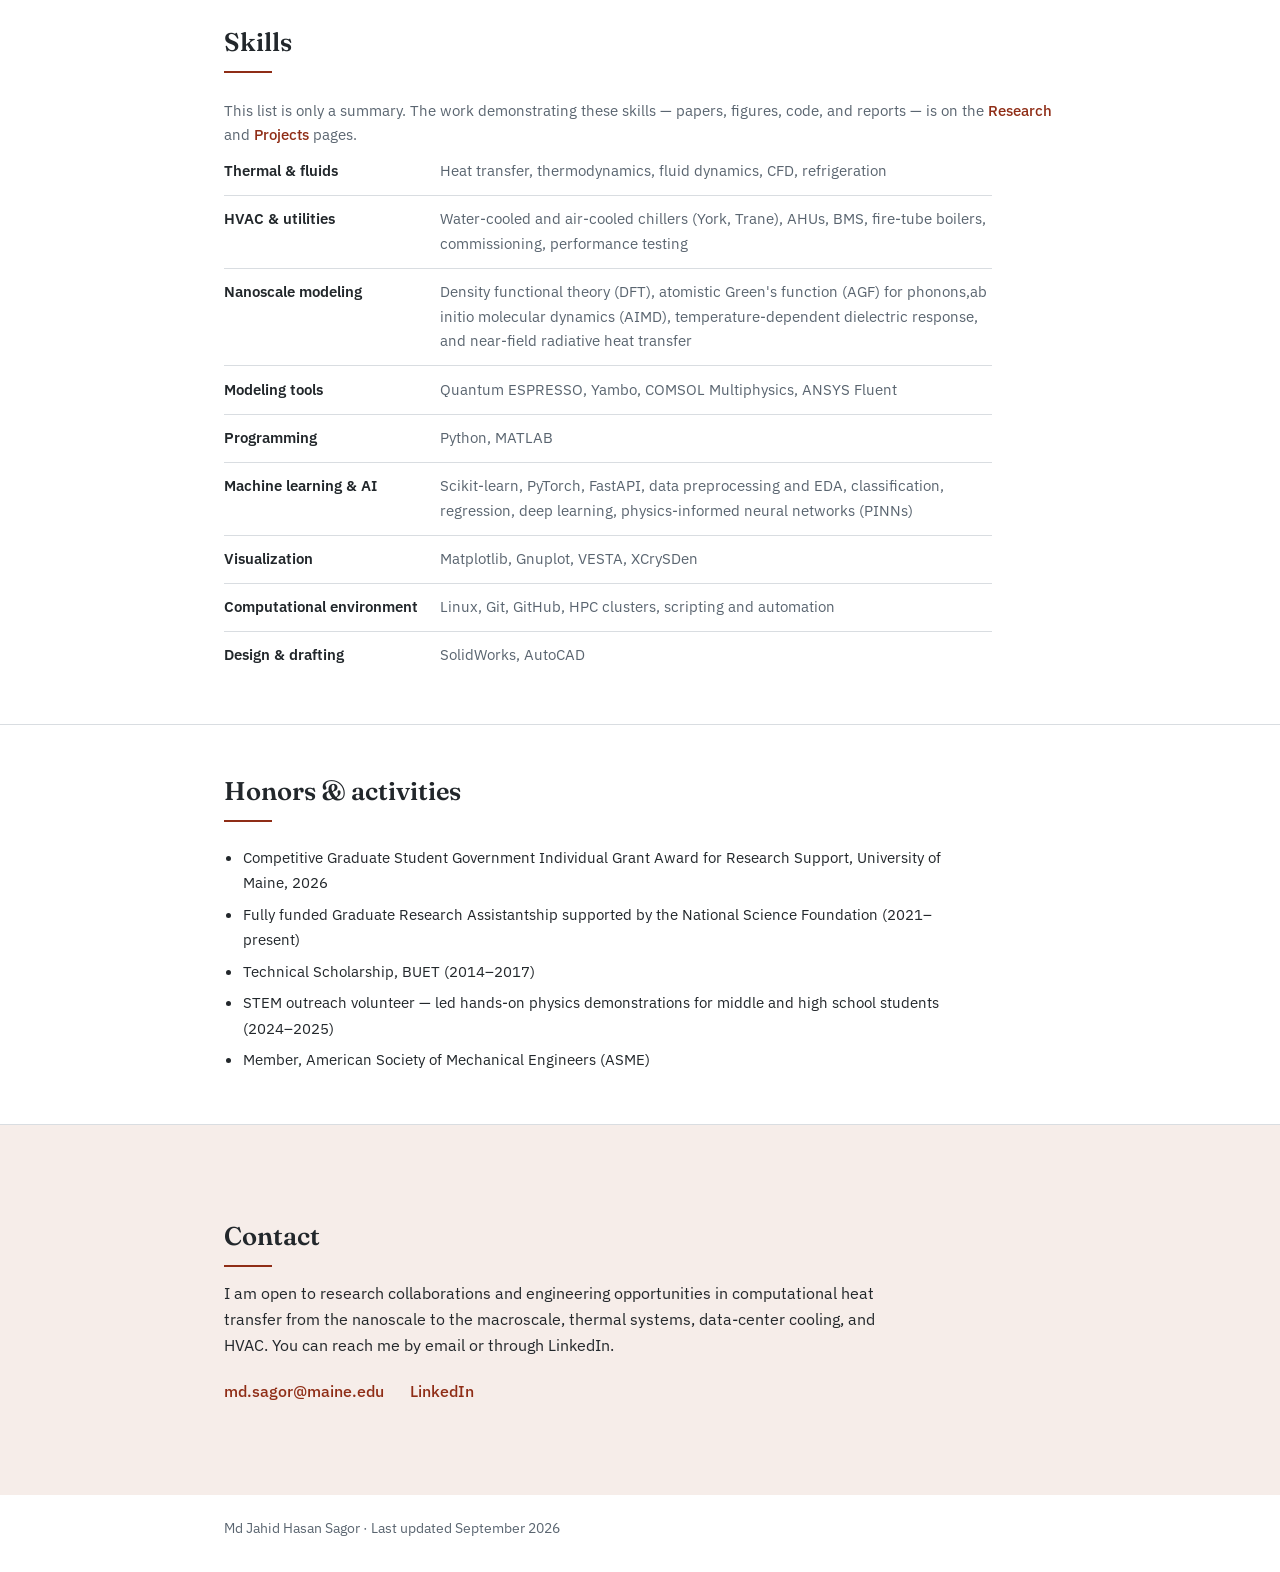
==== commit ede39438: "Update index.html" ====
--- a/index.html
+++ b/index.html
@@ -273,7 +273,7 @@
        <div class="job-org">University of Maine — Orono, ME, USA · Advisor: Dr. Sheila Edalatpour</div>
        <ul>
          <li>Apply density functional theory (DFT) to calculate temperature-dependent electronic, phonon, and dielectric properties, including electron–phonon coupling, phonon effects, and anharmonicity.</li>
-         <li>Developed atomistic Green’s function(AGF) framework from scratch in code to quantify phonon thermal conductance in graphene.</li>
+         <li>Developed atomistic Green’s function (AGF) framework from scratch in code to quantify phonon thermal conductance in graphene.</li>
          <li>Study nanoscale radiative heat transfer using temperature-dependent material properties obtained from first-principles calculations.</li>
          <li>Showed that using room-temperature material properties can underpredict thermal conductance by 32–43% at 1200 K.</li>
          <li>Used ab initio molecular dynamics (AIMD) to obtain temperature-dependent lattice dimensions and account for thermal expansion in material-property calculations.</li>
@@ -421,7 +421,7 @@
       </div>
       <div class="skill-row">
         <dt>Nanoscale modeling</dt>
-        <dd>Density functional theory (DFT), atomistic Green's function (AGF) for phonons, temperature-dependent dielectric response, and near-field radiative heat transfer</dd>
+        <dd>Density functional theory (DFT), atomistic Green's function (AGF) for phonons,ab initio molecular dynamics (AIMD), temperature-dependent dielectric response, and near-field radiative heat transfer</dd>
       </div>
       <div class="skill-row">
         <dt>Modeling tools</dt>
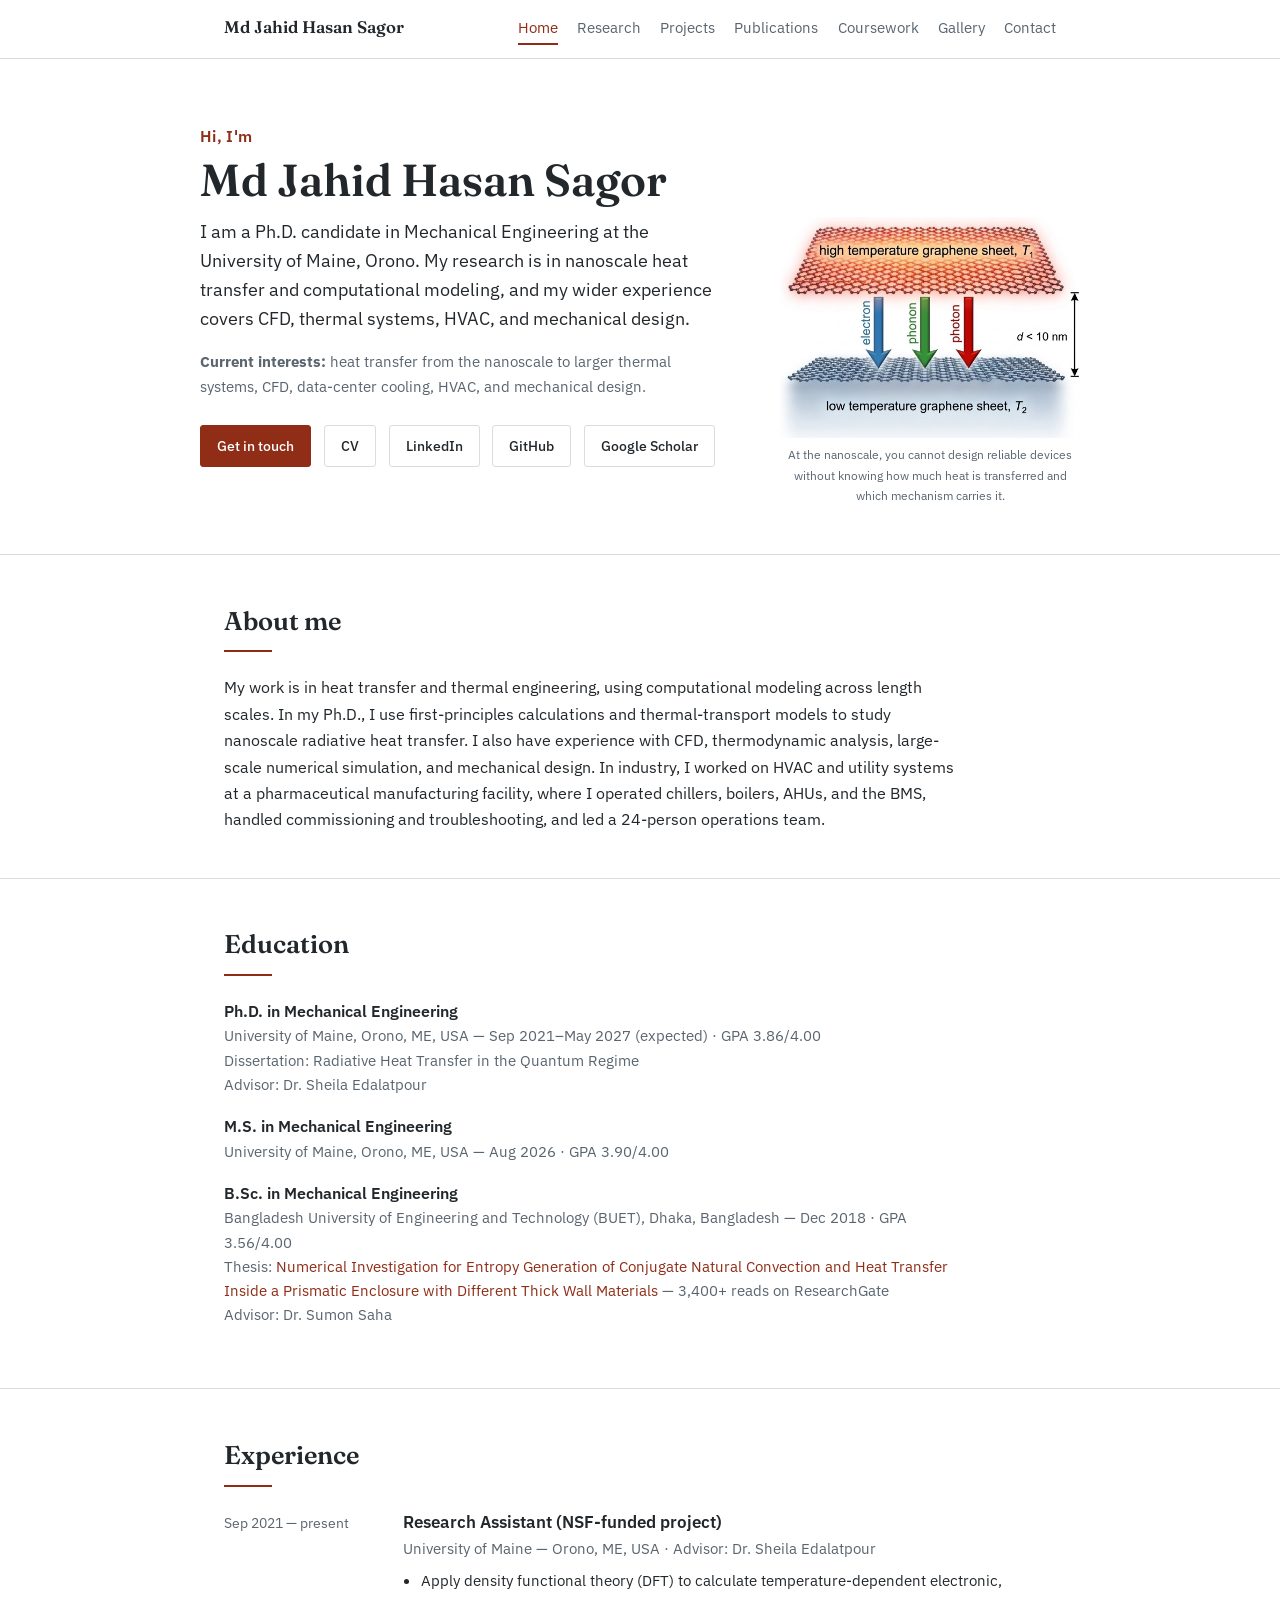
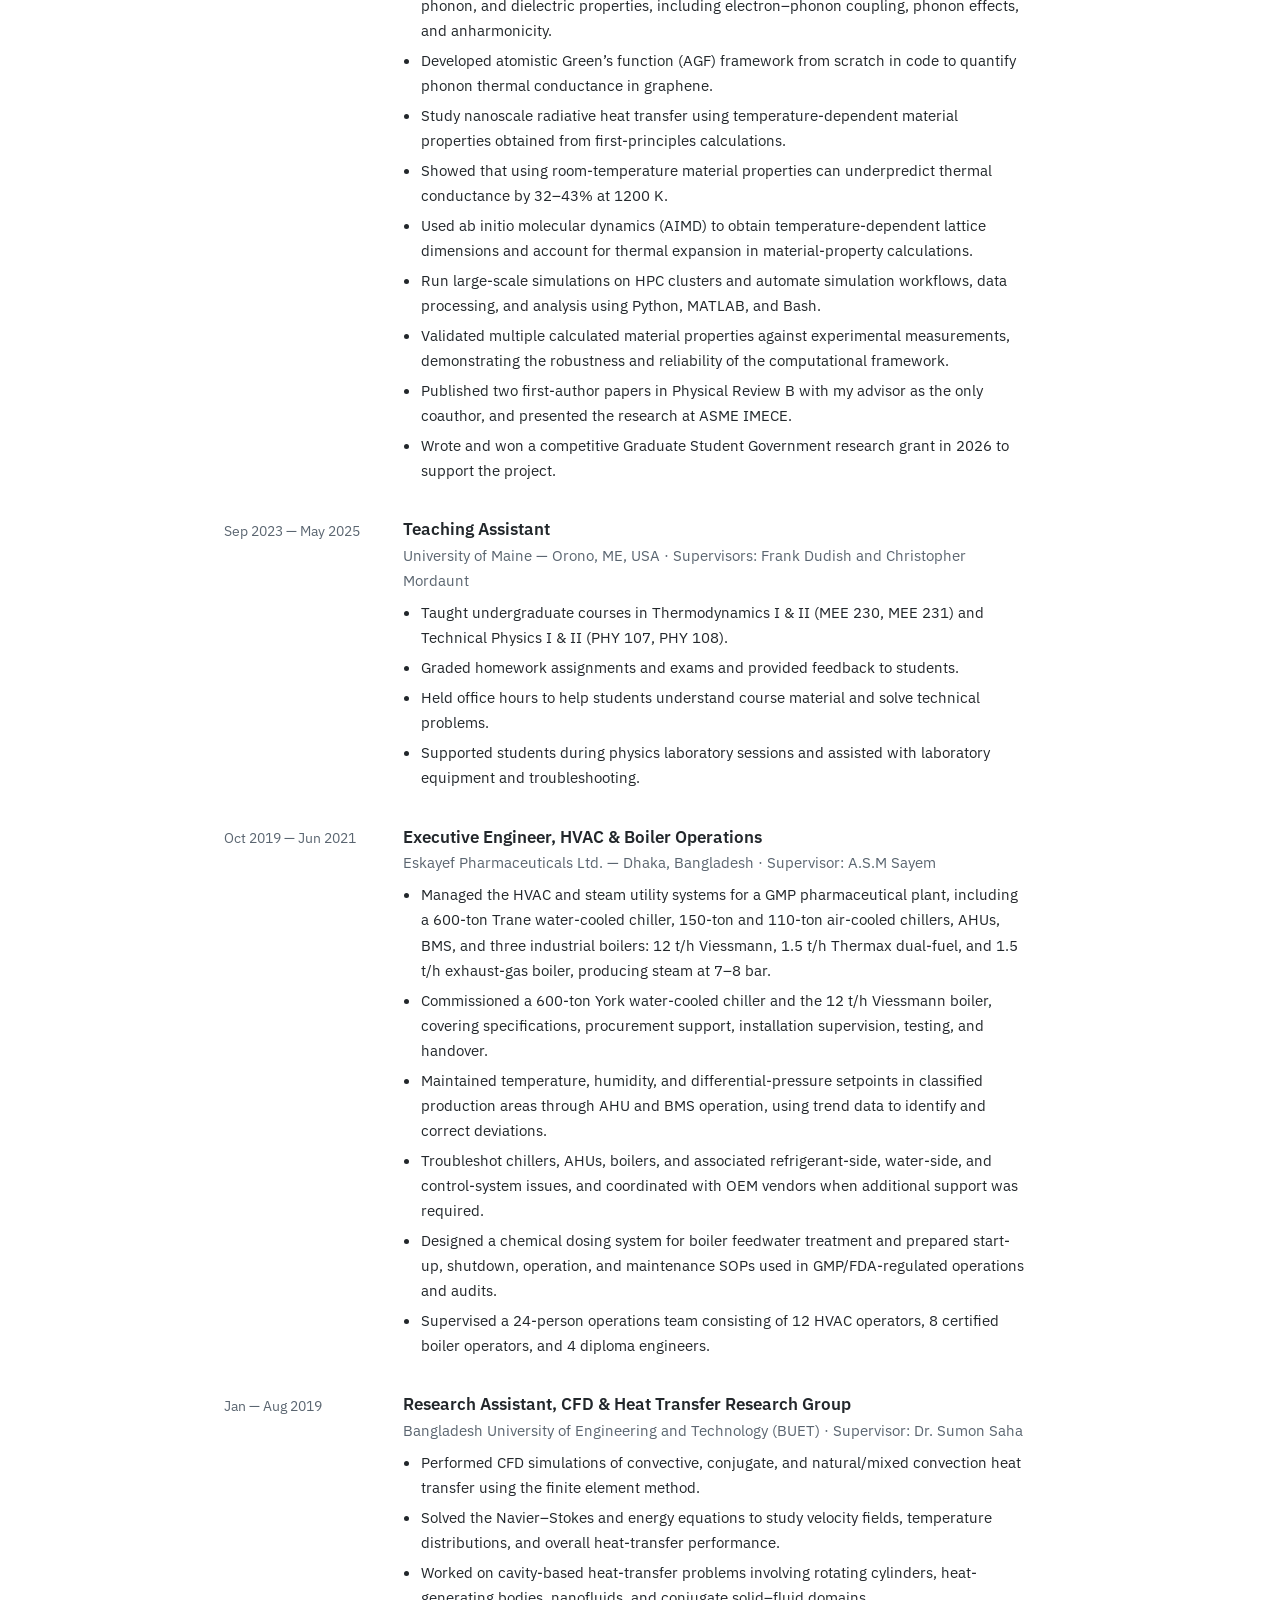
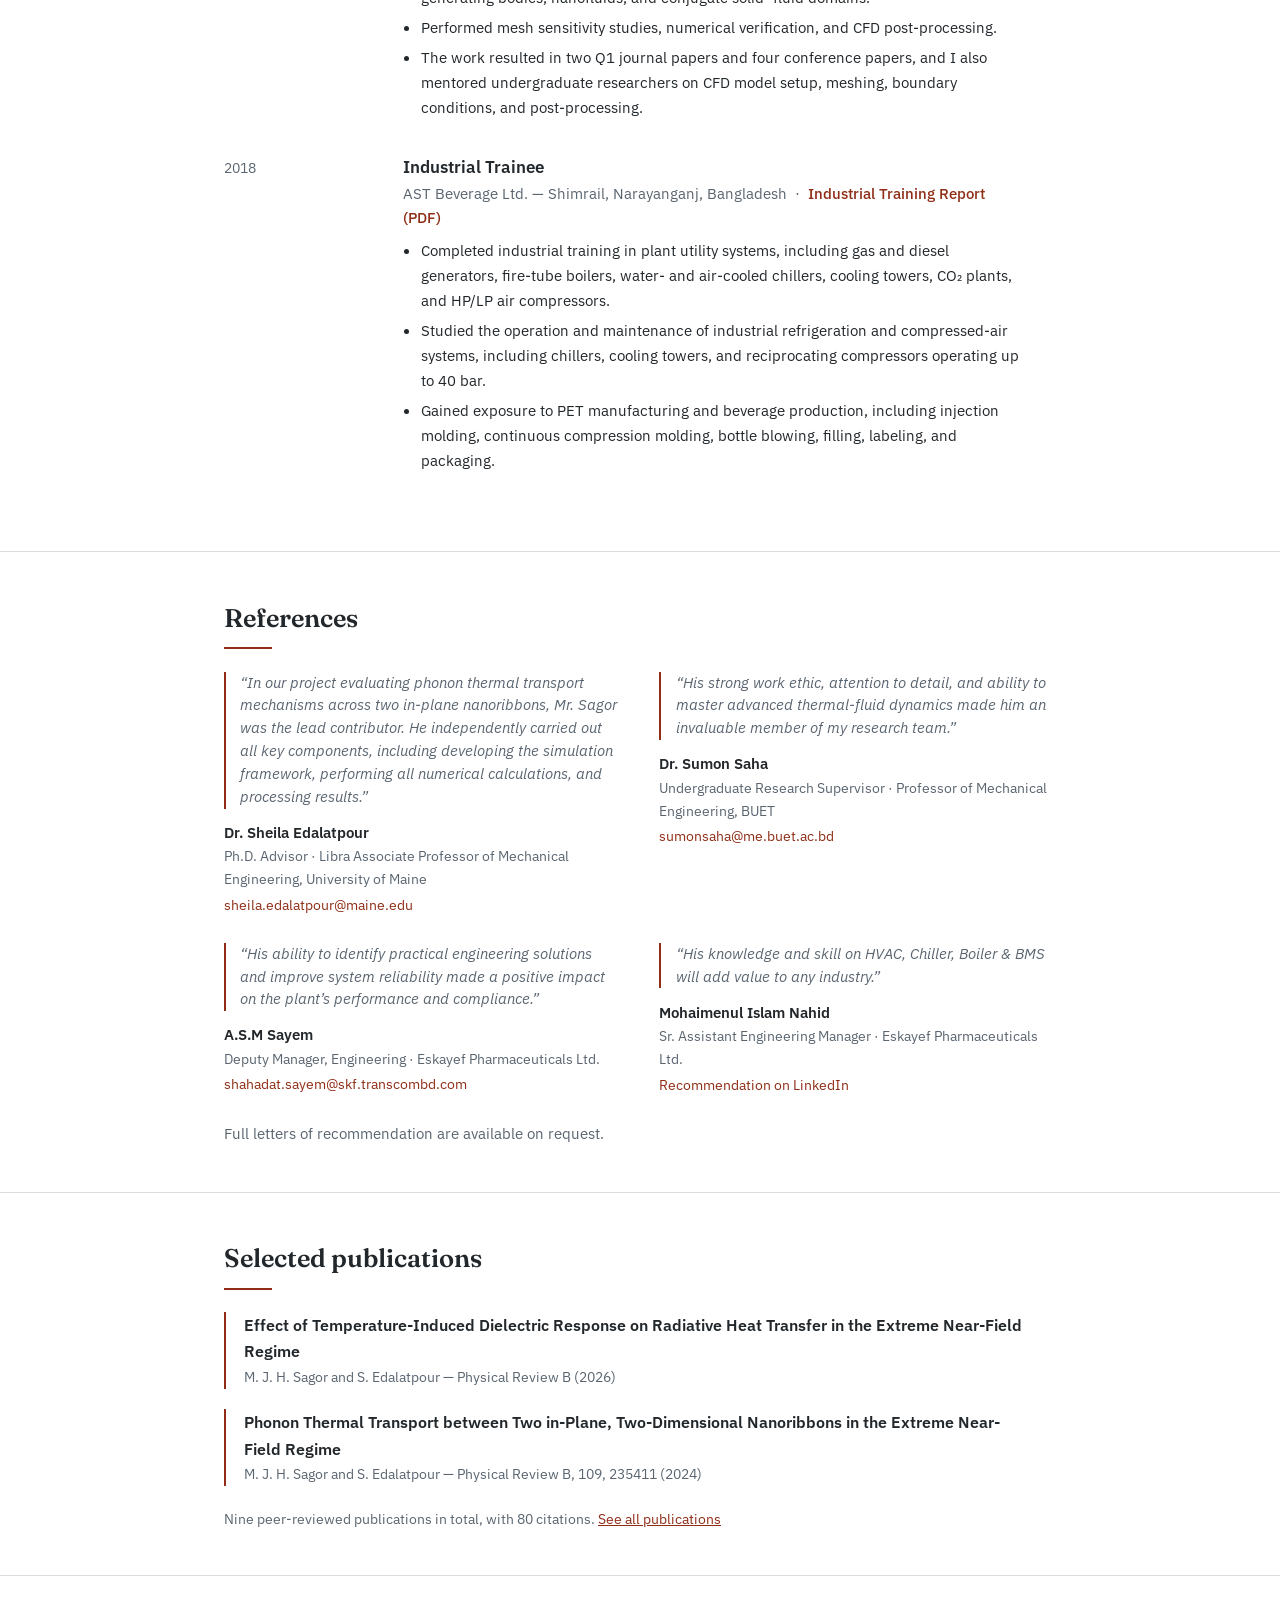
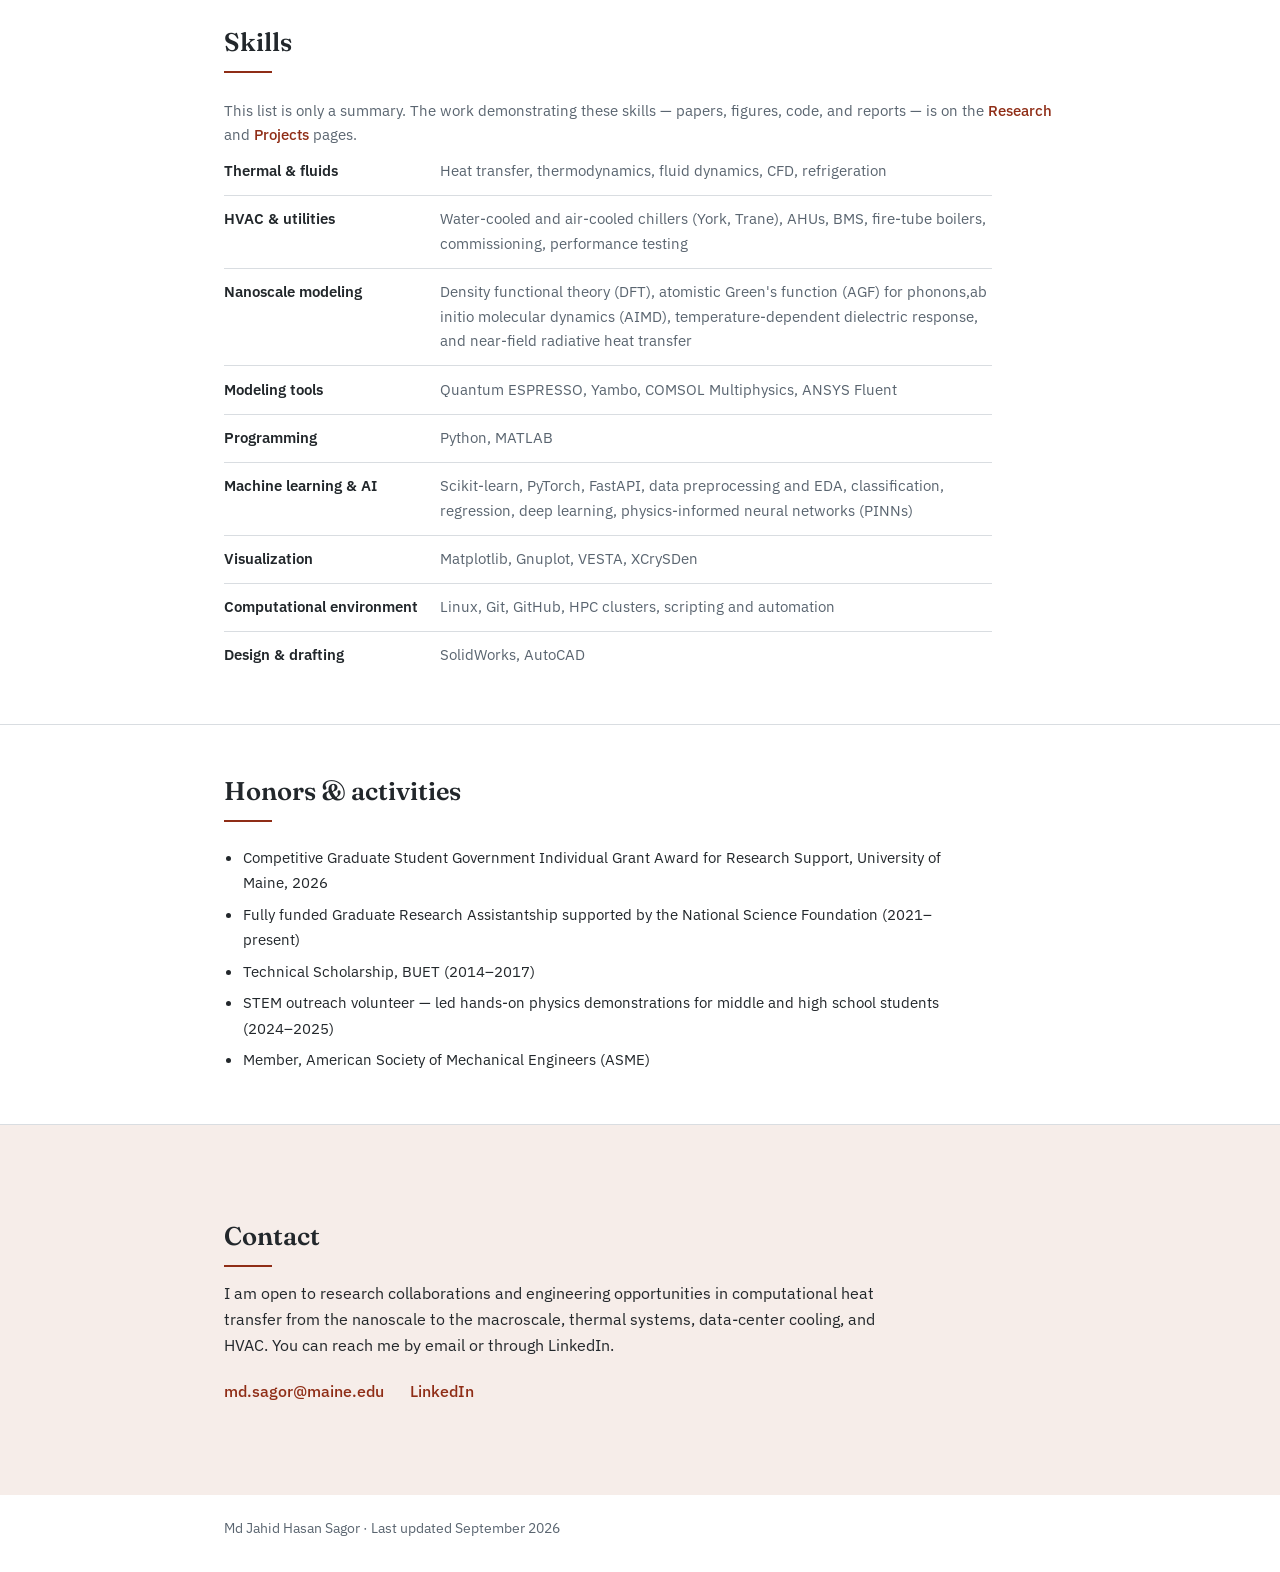
==== commit c2009f04: "Update index.html" ====
--- a/index.html
+++ b/index.html
@@ -204,6 +204,7 @@
       <a href="research.html">Research</a>
       <a href="projects.html">Projects</a>
       <a href="publications.html">Publications</a>
+      <a href="coursework.html">Coursework</a>
       <a href="gallery.html">Gallery</a>
       <a href="#contact">Contact</a>
     </div>
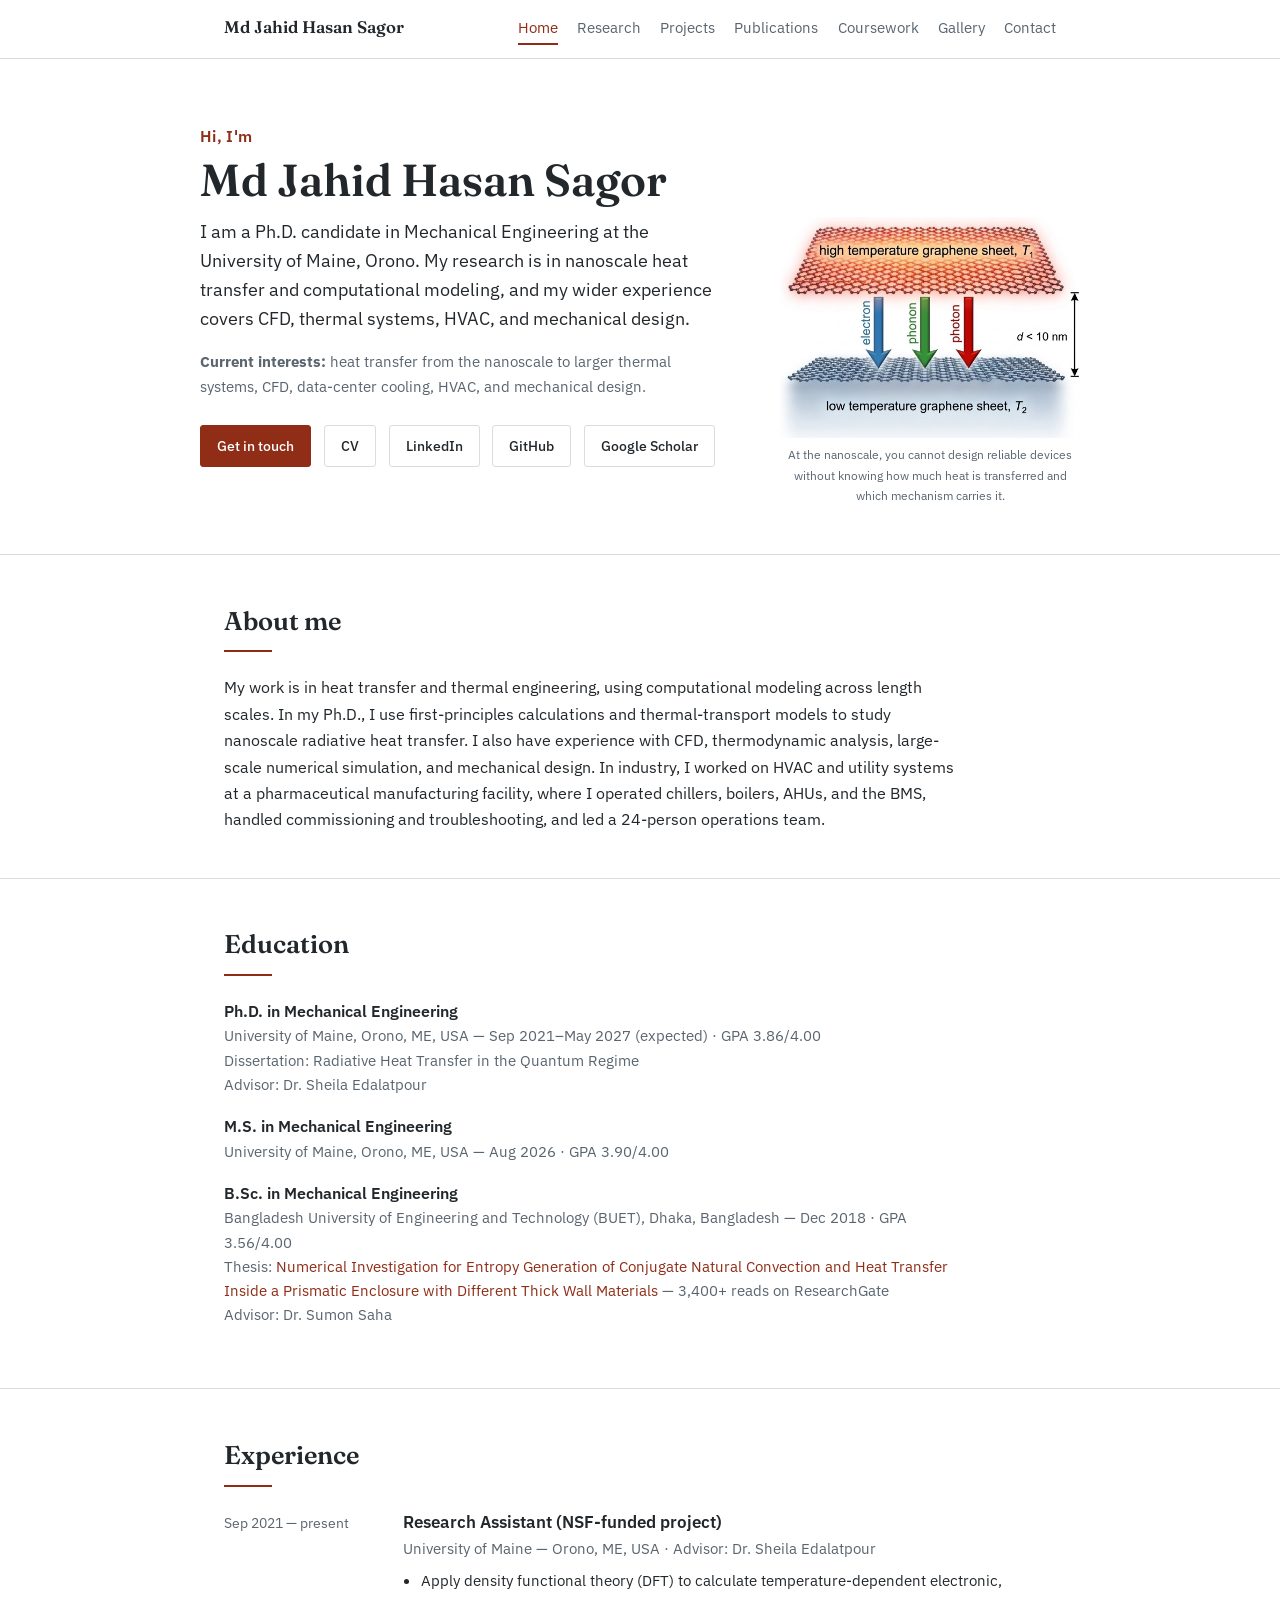
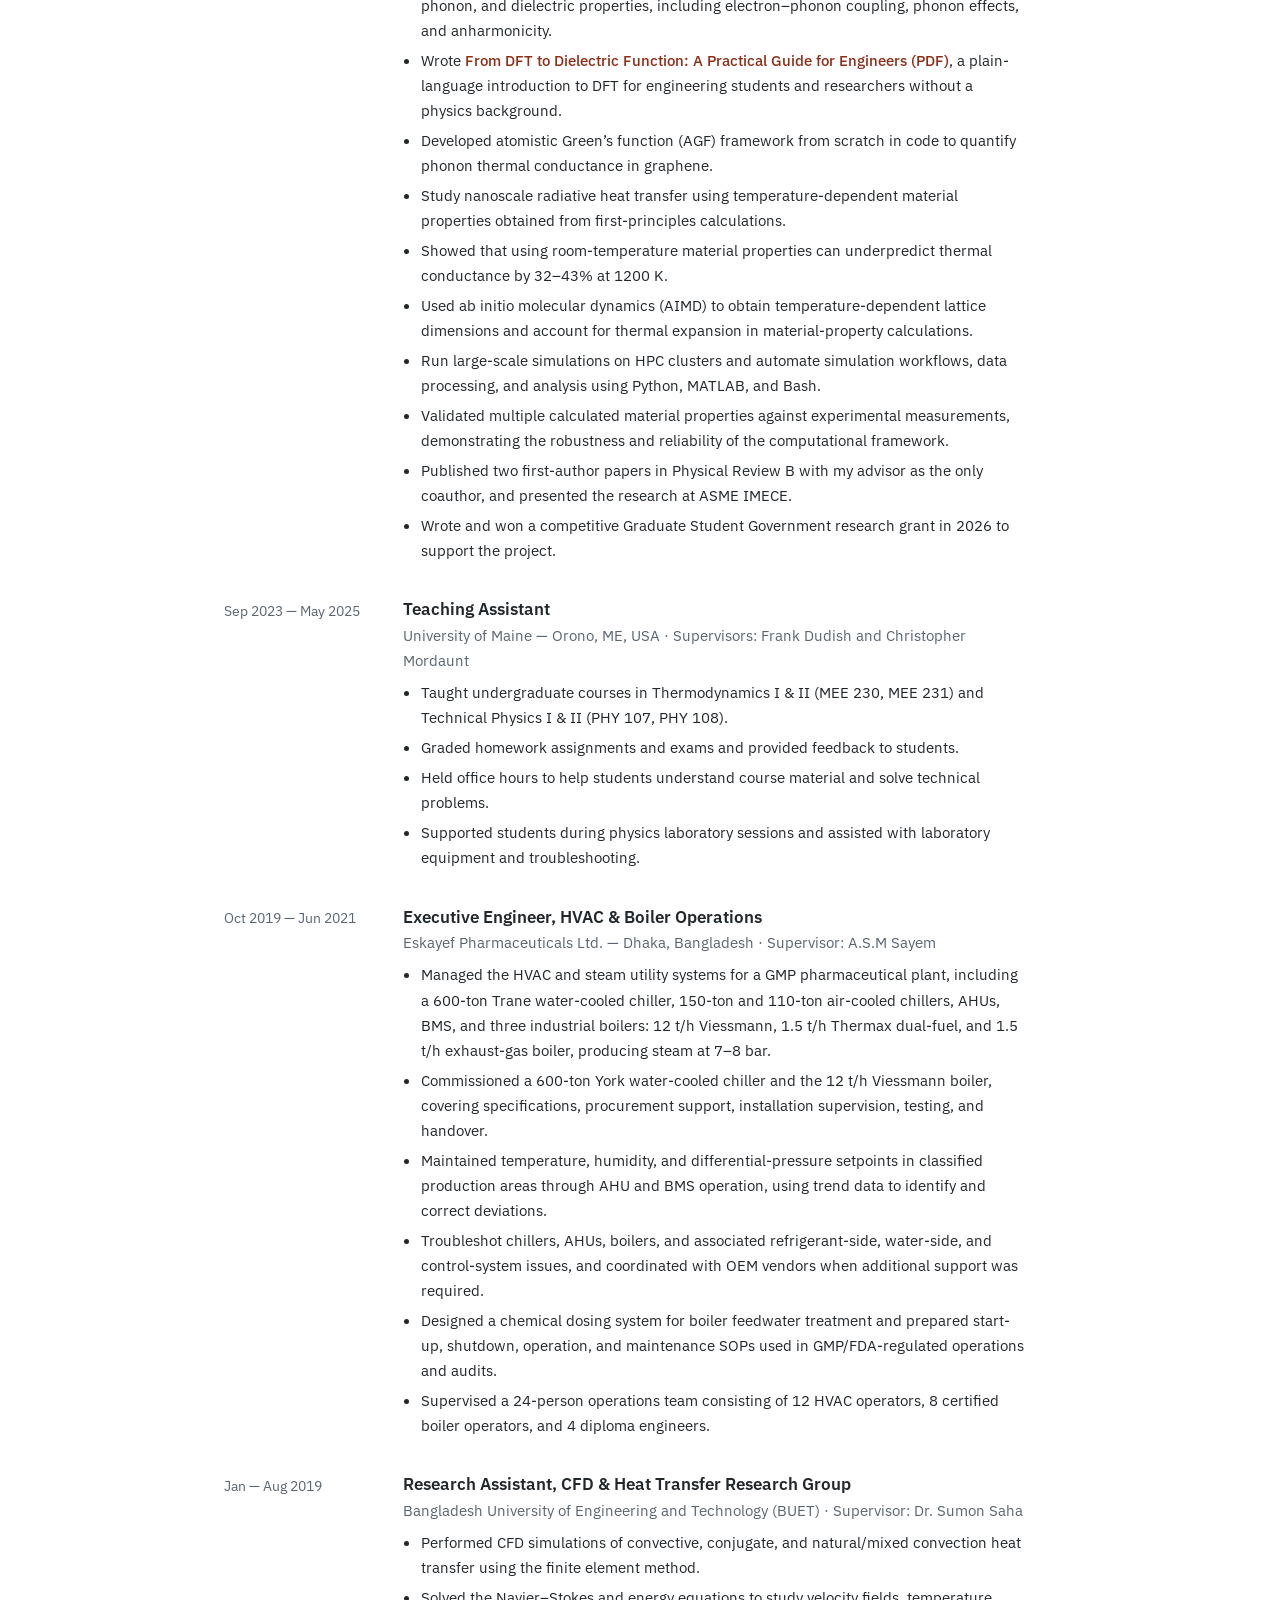
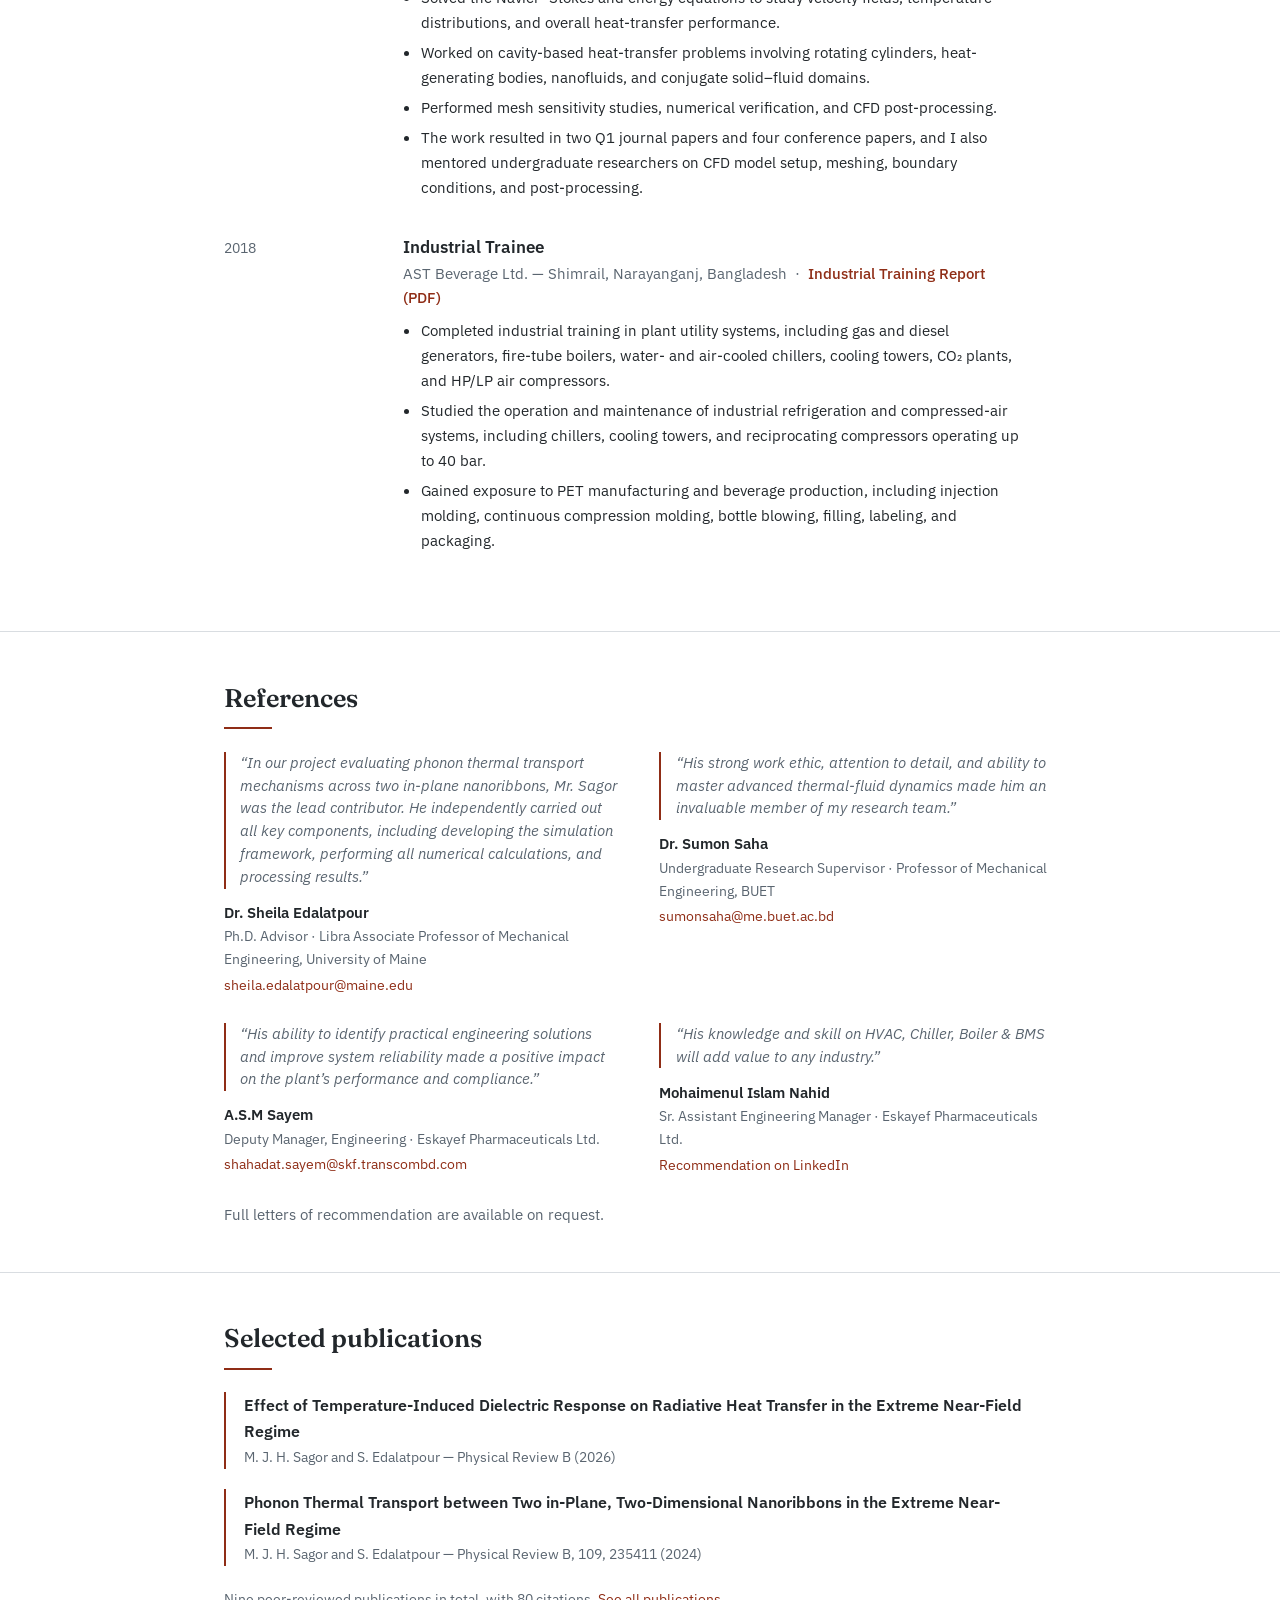
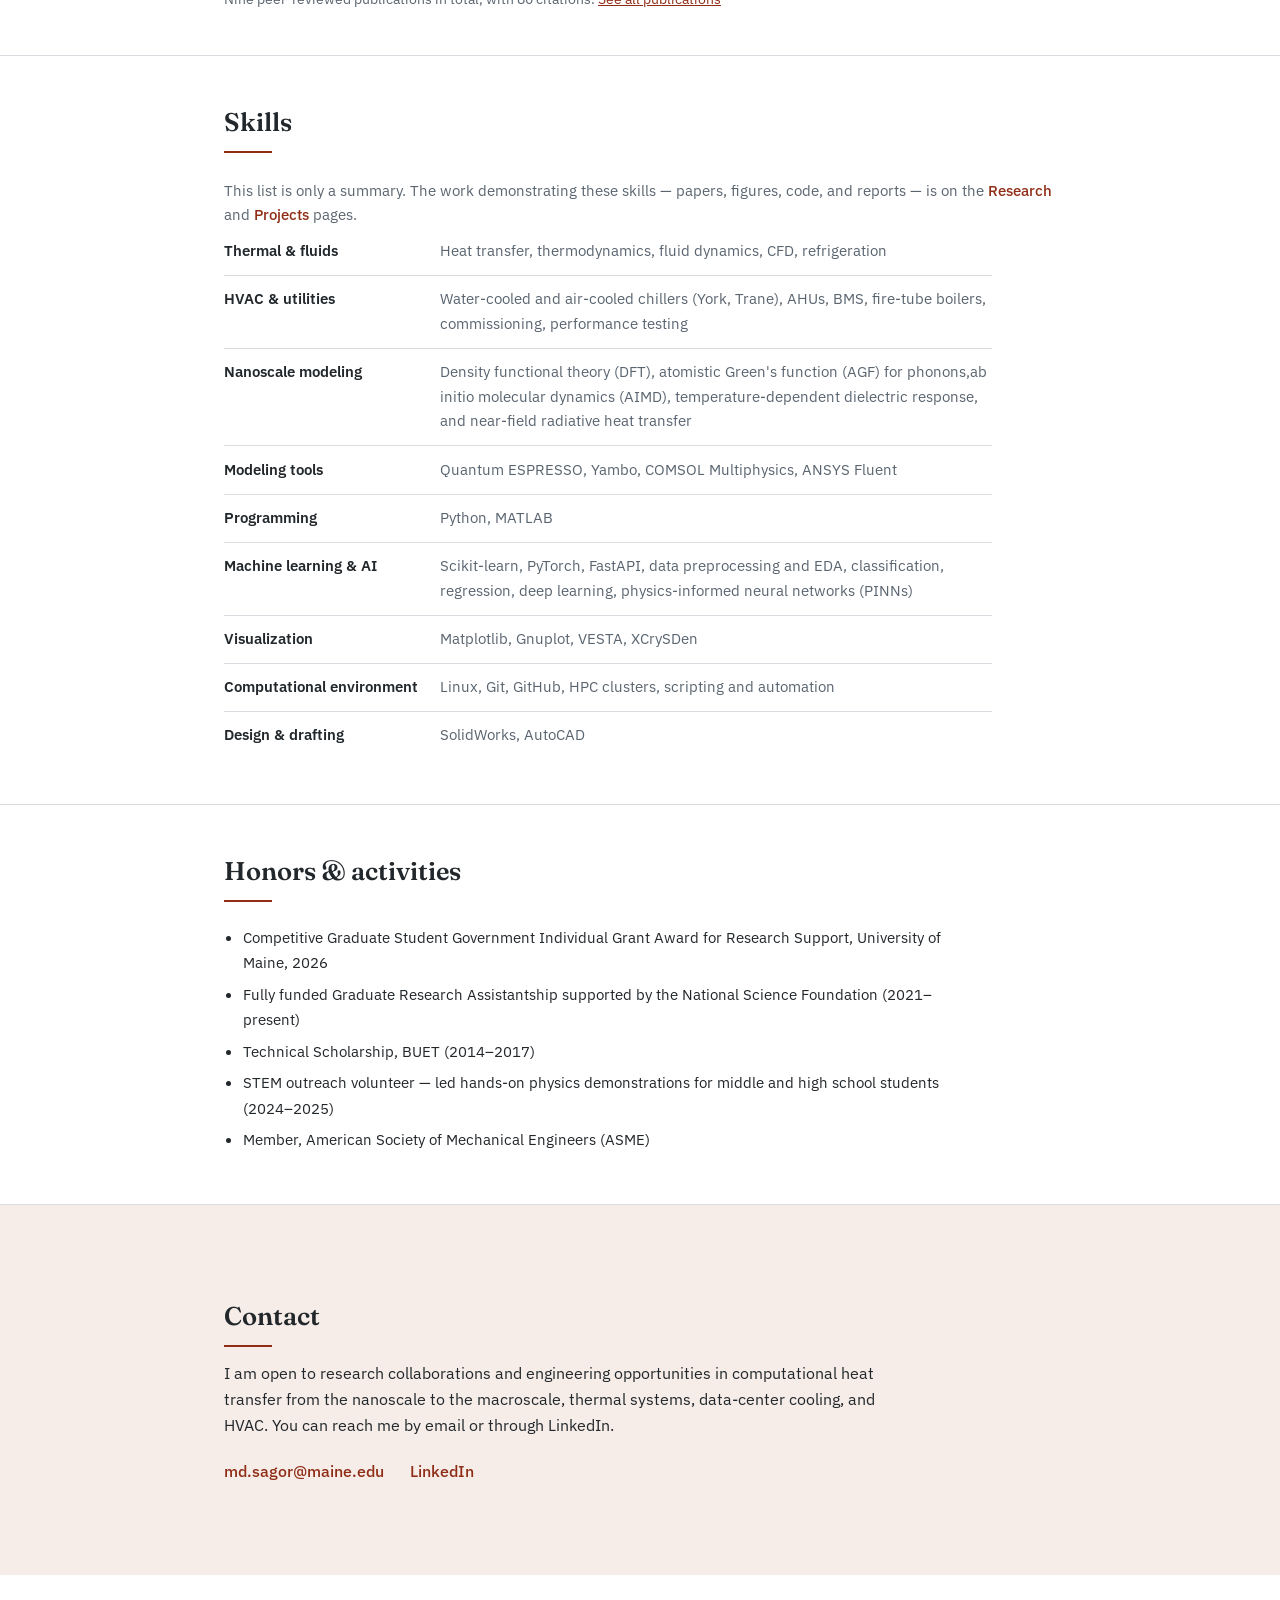
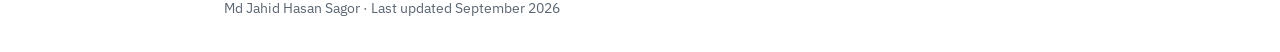
==== commit 95c130bf: "Update index.html" ====
--- a/index.html
+++ b/index.html
@@ -274,6 +274,7 @@
        <div class="job-org">University of Maine — Orono, ME, USA · Advisor: Dr. Sheila Edalatpour</div>
        <ul>
          <li>Apply density functional theory (DFT) to calculate temperature-dependent electronic, phonon, and dielectric properties, including electron–phonon coupling, phonon effects, and anharmonicity.</li>
+         <li>Wrote <a href="From_DFT_to_Dielectric_Function_A_Practical_Guide_for_Engineers.pdf" style="color: var(--accent); text-decoration: none; font-weight: 500;">From DFT to Dielectric Function: A Practical Guide for Engineers (PDF)</a>, a plain-language introduction to DFT for engineering students and researchers without a physics background.</li>
          <li>Developed atomistic Green’s function (AGF) framework from scratch in code to quantify phonon thermal conductance in graphene.</li>
          <li>Study nanoscale radiative heat transfer using temperature-dependent material properties obtained from first-principles calculations.</li>
          <li>Showed that using room-temperature material properties can underpredict thermal conductance by 32–43% at 1200 K.</li>
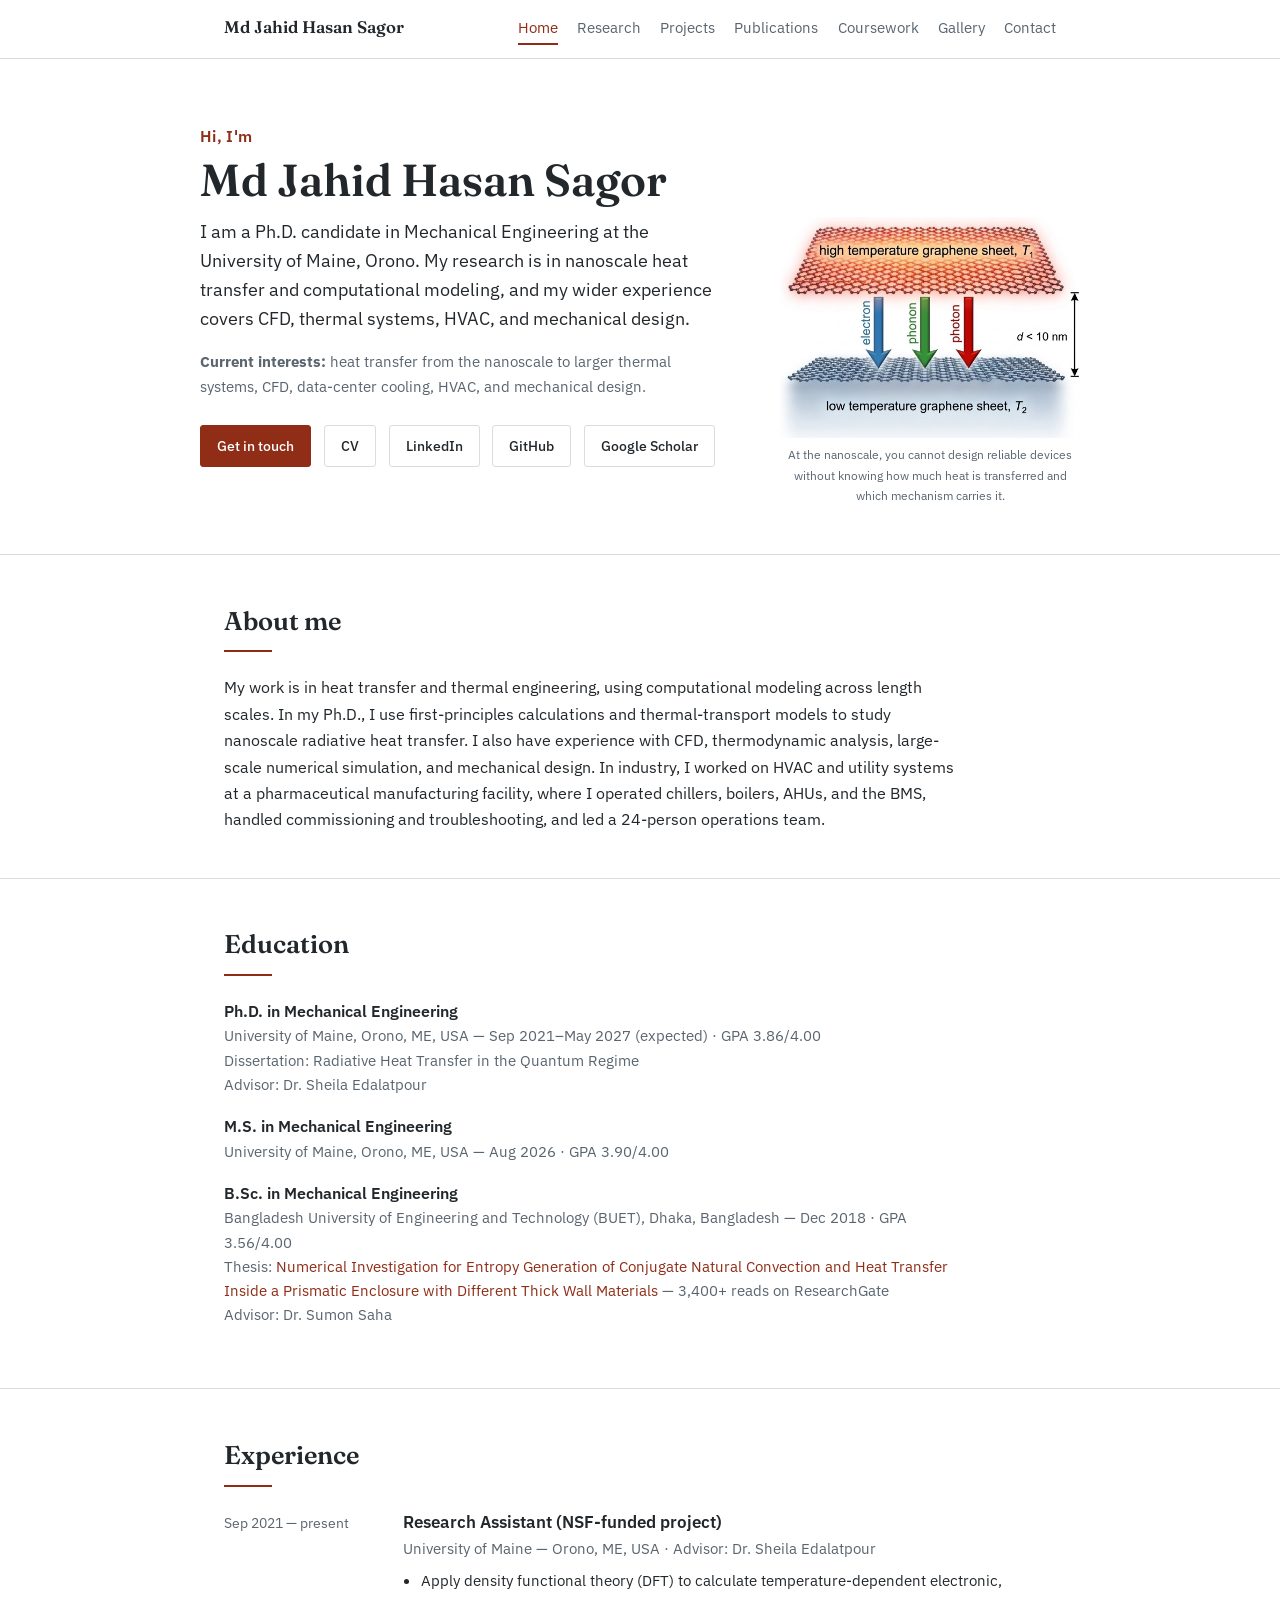
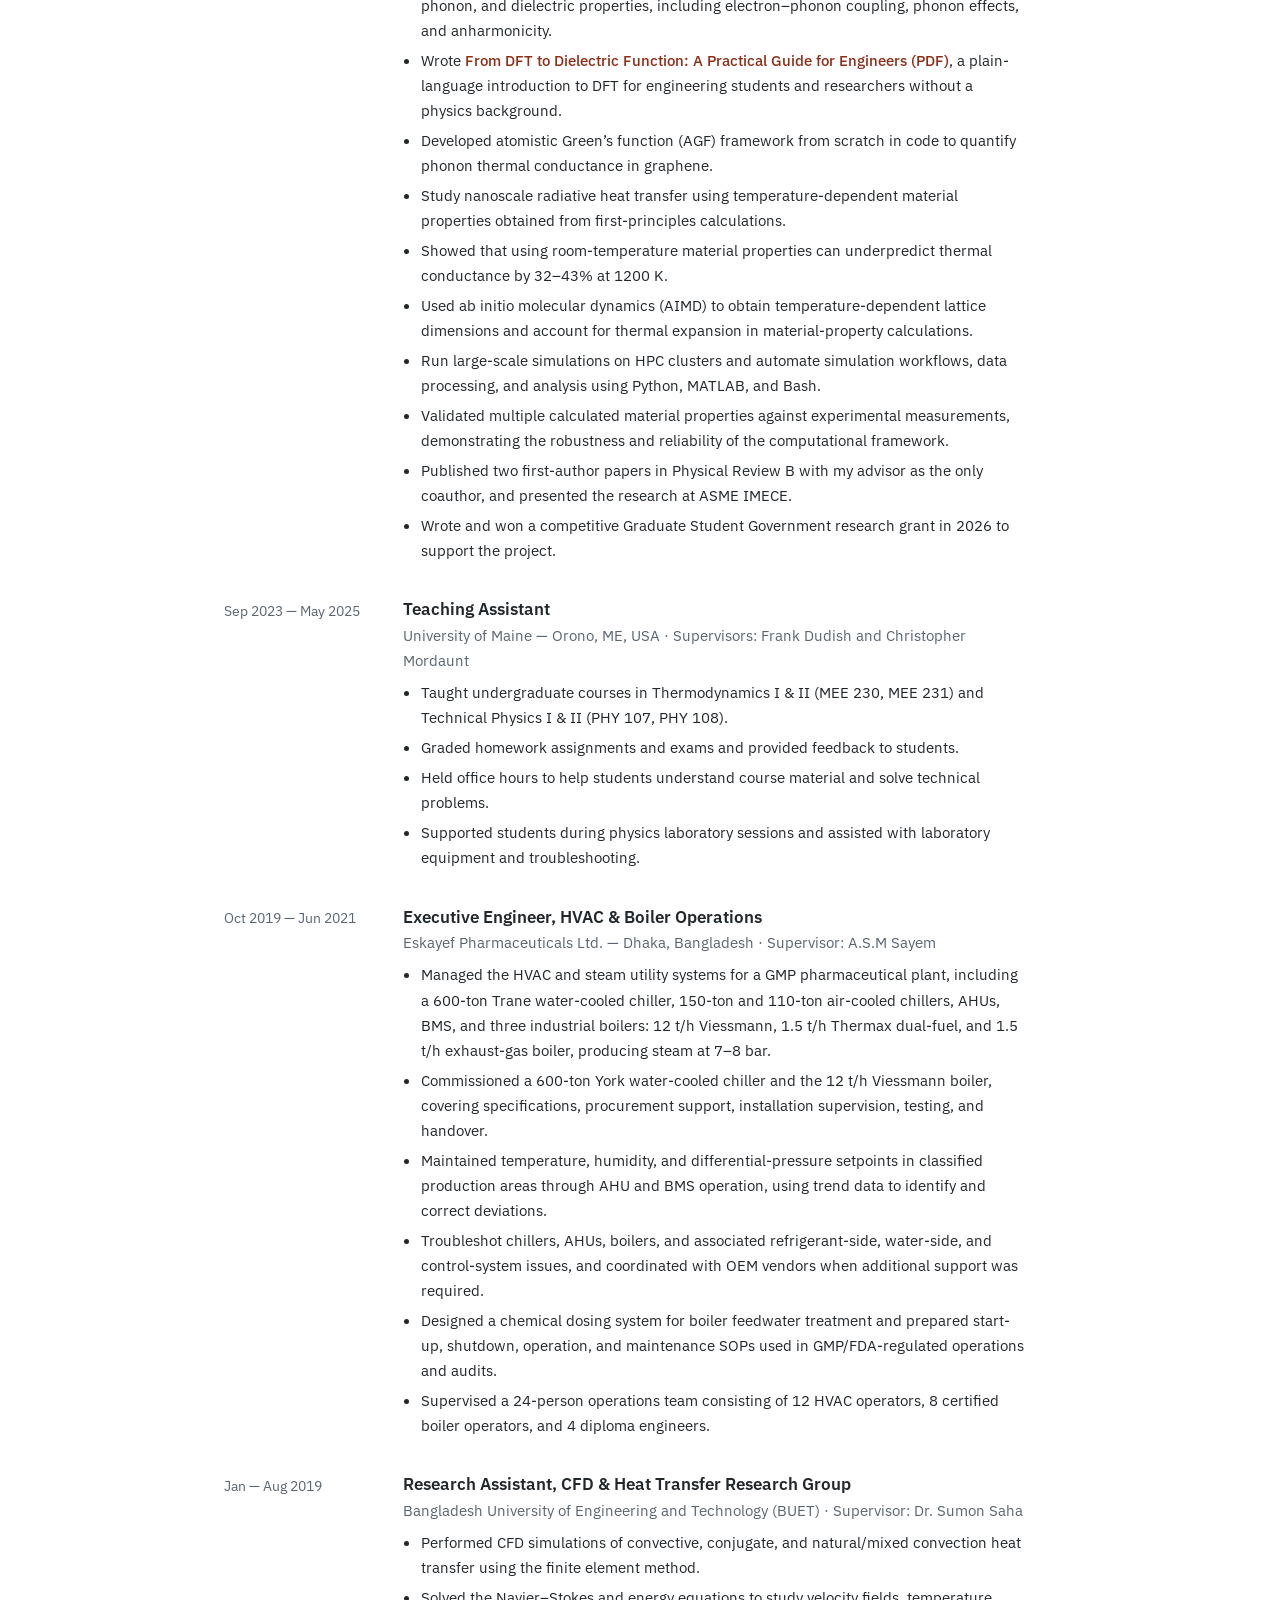
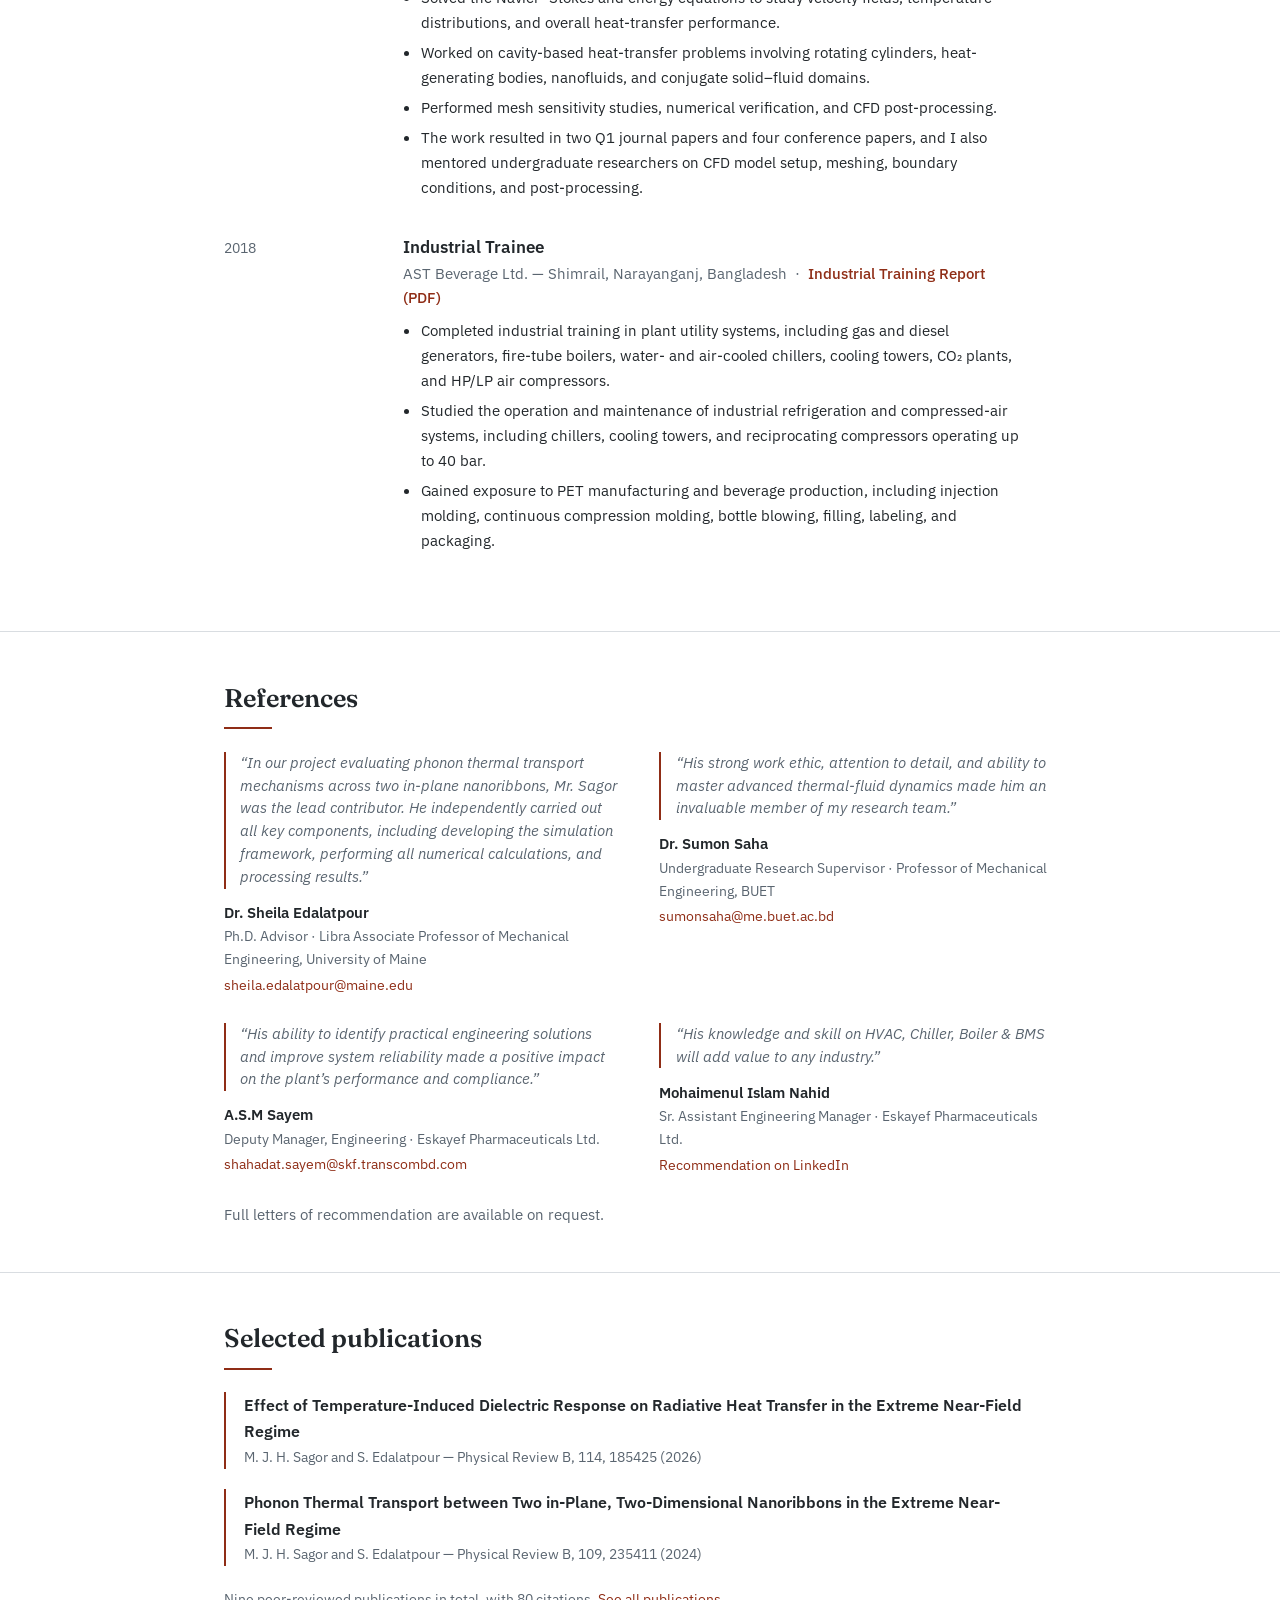
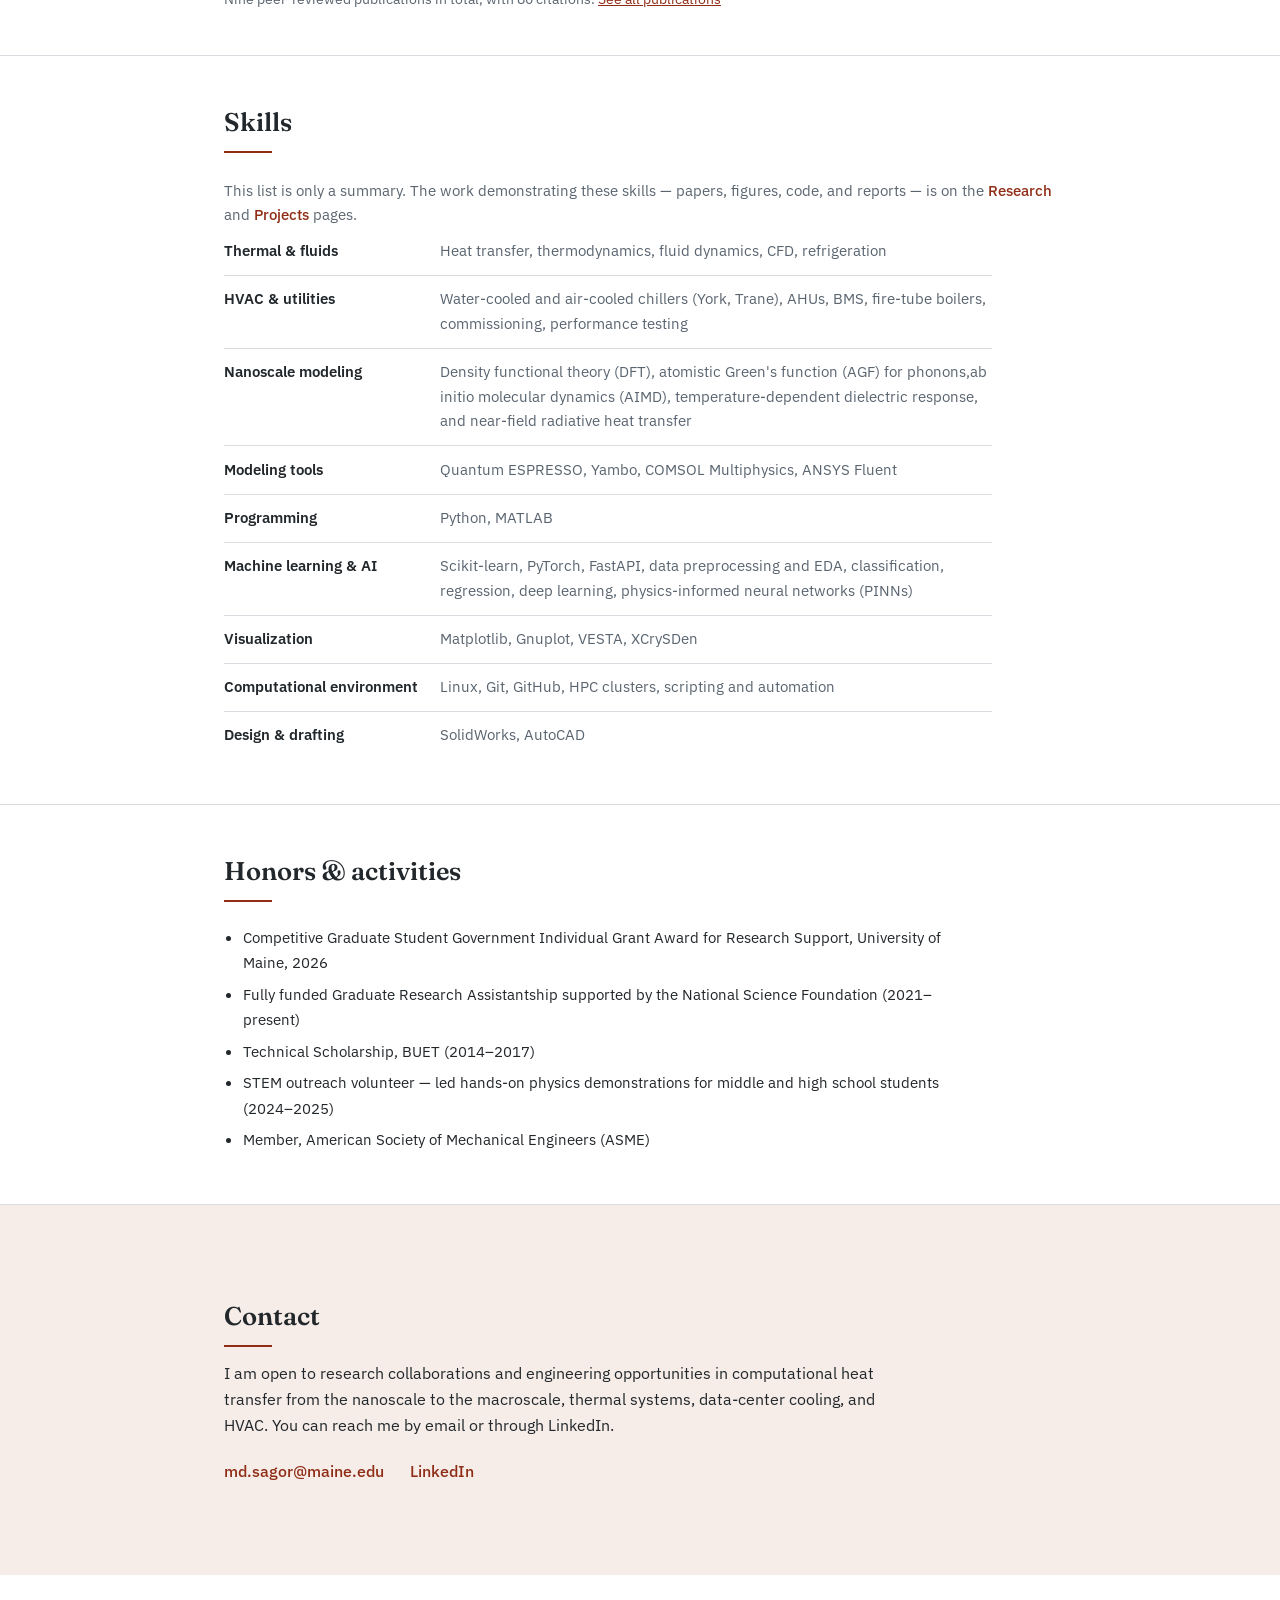
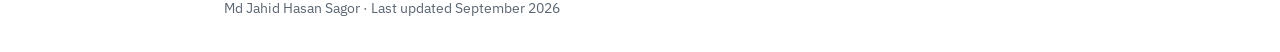
==== commit 2394be00: "Update index.html" ====
--- a/index.html
+++ b/index.html
@@ -1,6 +1,17 @@
 <!DOCTYPE html>
 <html lang="en">
 <head>
+
+<!-- Google tag (gtag.js) -->
+<script async src="https://www.googletagmanager.com/gtag/js?id=G-9QJLBNFBZD"></script>
+<script>
+  window.dataLayer = window.dataLayer || [];
+  function gtag(){dataLayer.push(arguments);}
+  gtag('js', new Date());
+
+  gtag('config', 'G-9QJLBNFBZD');
+</script>
+   
 <meta charset="UTF-8">
 <meta name="viewport" content="width=device-width, initial-scale=1.0">
 <title>Md Jahid Hasan Sagor — Computational Heat Transfer &amp; Thermal Systems</title>
@@ -394,8 +405,8 @@
 
     <!-- ===== PUBLICATION BLOCK (copy from here...) ===== -->
     <div class="pub highlight">
-      <div class="pub-title">Effect of Temperature-Induced Dielectric Response on Radiative Heat Transfer in the Extreme Near-Field Regime</div>
-      <div class="pub-meta">M. J. H. Sagor and S. Edalatpour — Physical Review B (2026)</div>
+      <div class="pub-title"><a href="https://journals.aps.org/prb/abstract/10.1103/ld38-1n1w">Effect of Temperature-Induced Dielectric Response on Radiative Heat Transfer in the Extreme Near-Field Regime</a></div>
+      <div class="pub-meta">M. J. H. Sagor and S. Edalatpour — Physical Review B, 114, 185425  (2026)</div>
     </div>
     <!-- ===== (...to here) ===== -->
 
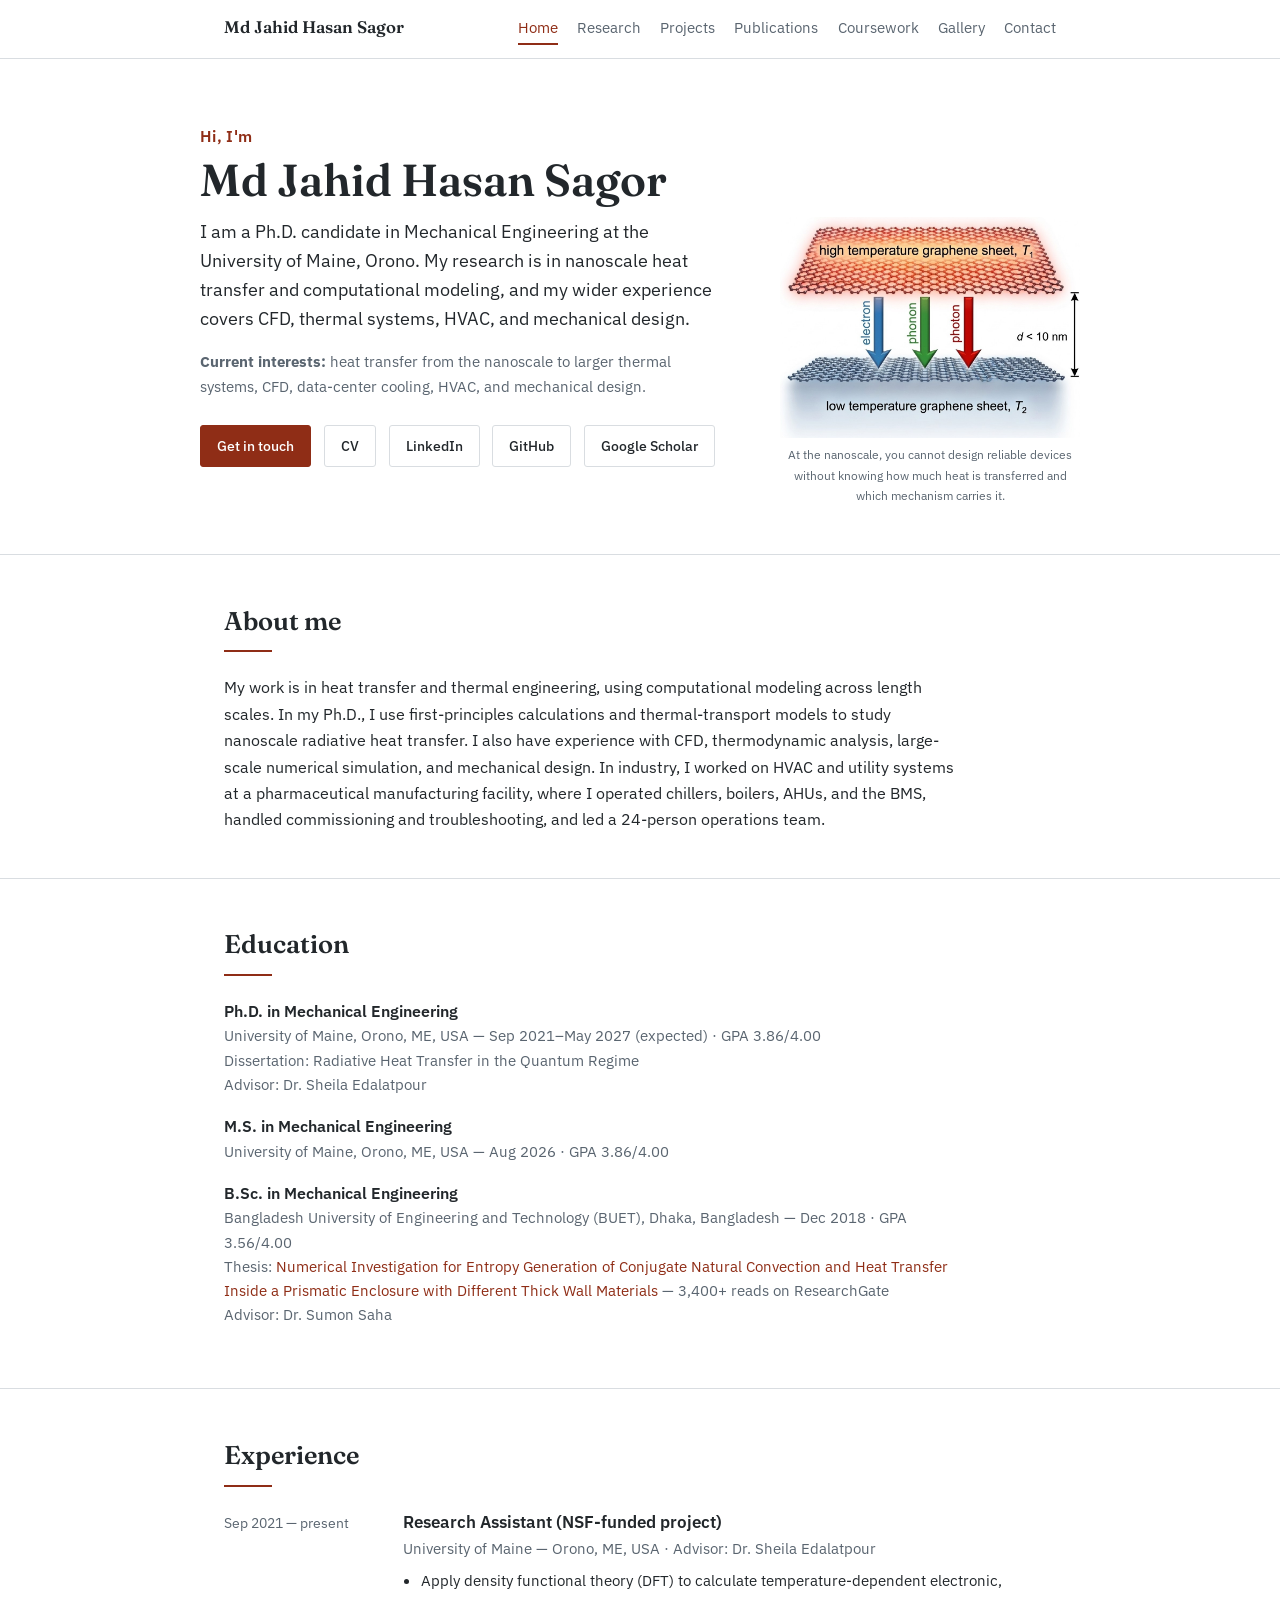
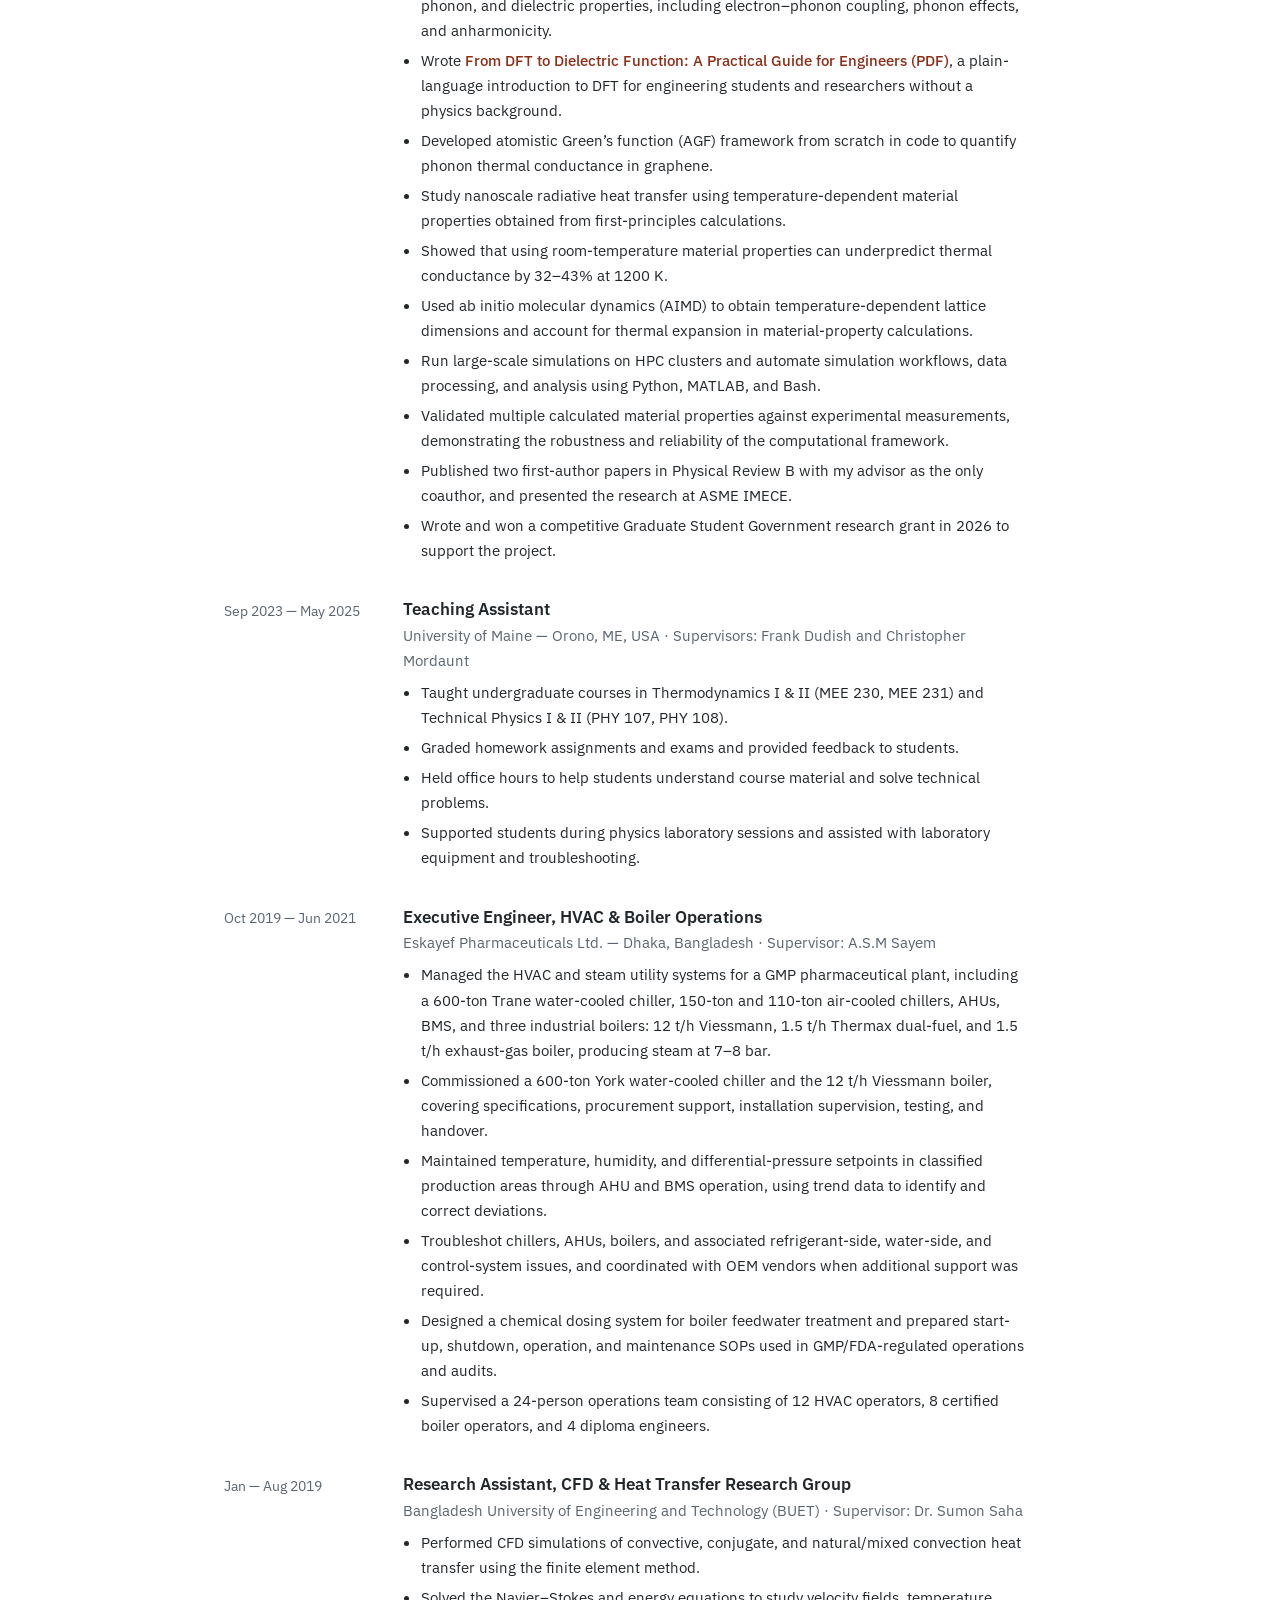
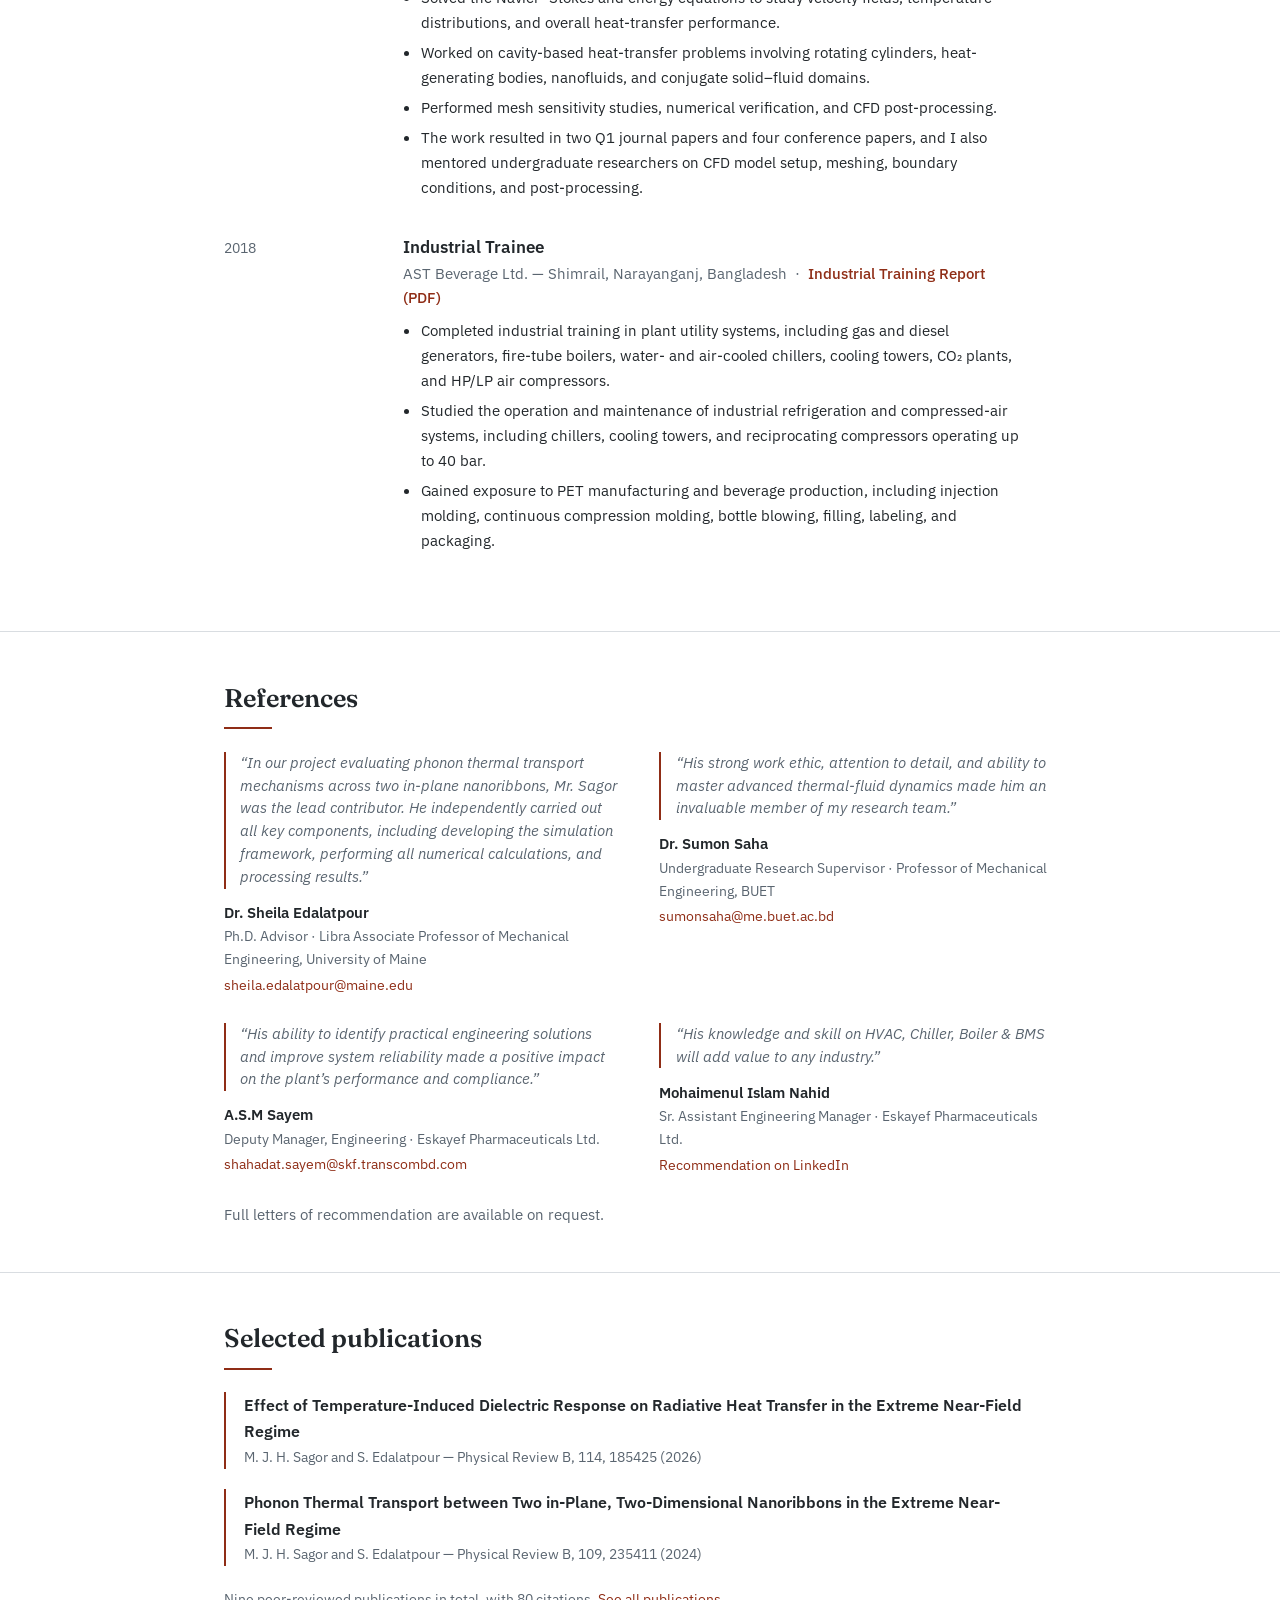
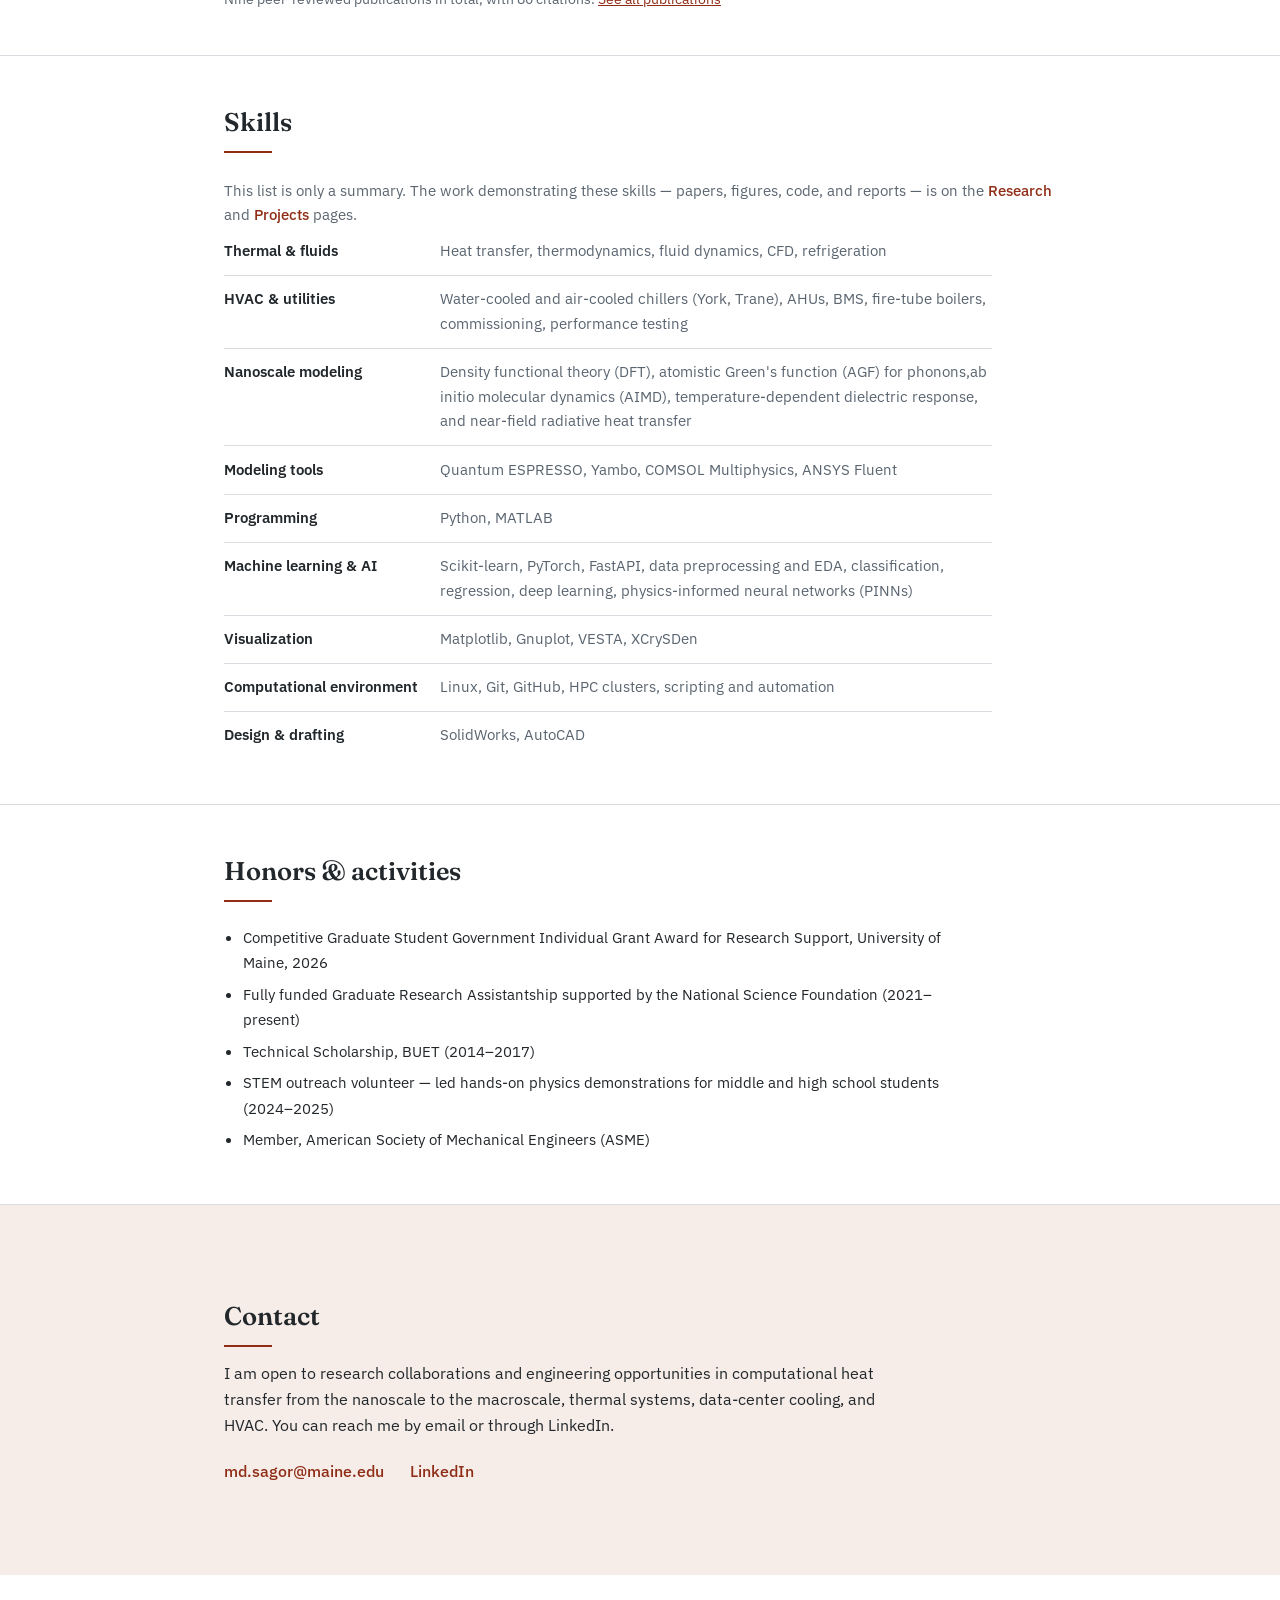
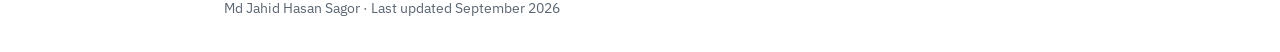
==== commit c1f20943: "Update index.html" ====
--- a/index.html
+++ b/index.html
@@ -262,7 +262,7 @@
     </div>
     <div class="edu">
       <div class="edu-degree">M.S. in Mechanical Engineering </div>
-      <div class="edu-meta">University of Maine, Orono, ME, USA — Aug 2026 · GPA 3.90/4.00</div>
+      <div class="edu-meta">University of Maine, Orono, ME, USA — Aug 2026 · GPA 3.86/4.00</div>
     </div>
     <div class="edu">
       <div class="edu-degree">B.Sc. in Mechanical Engineering</div>
